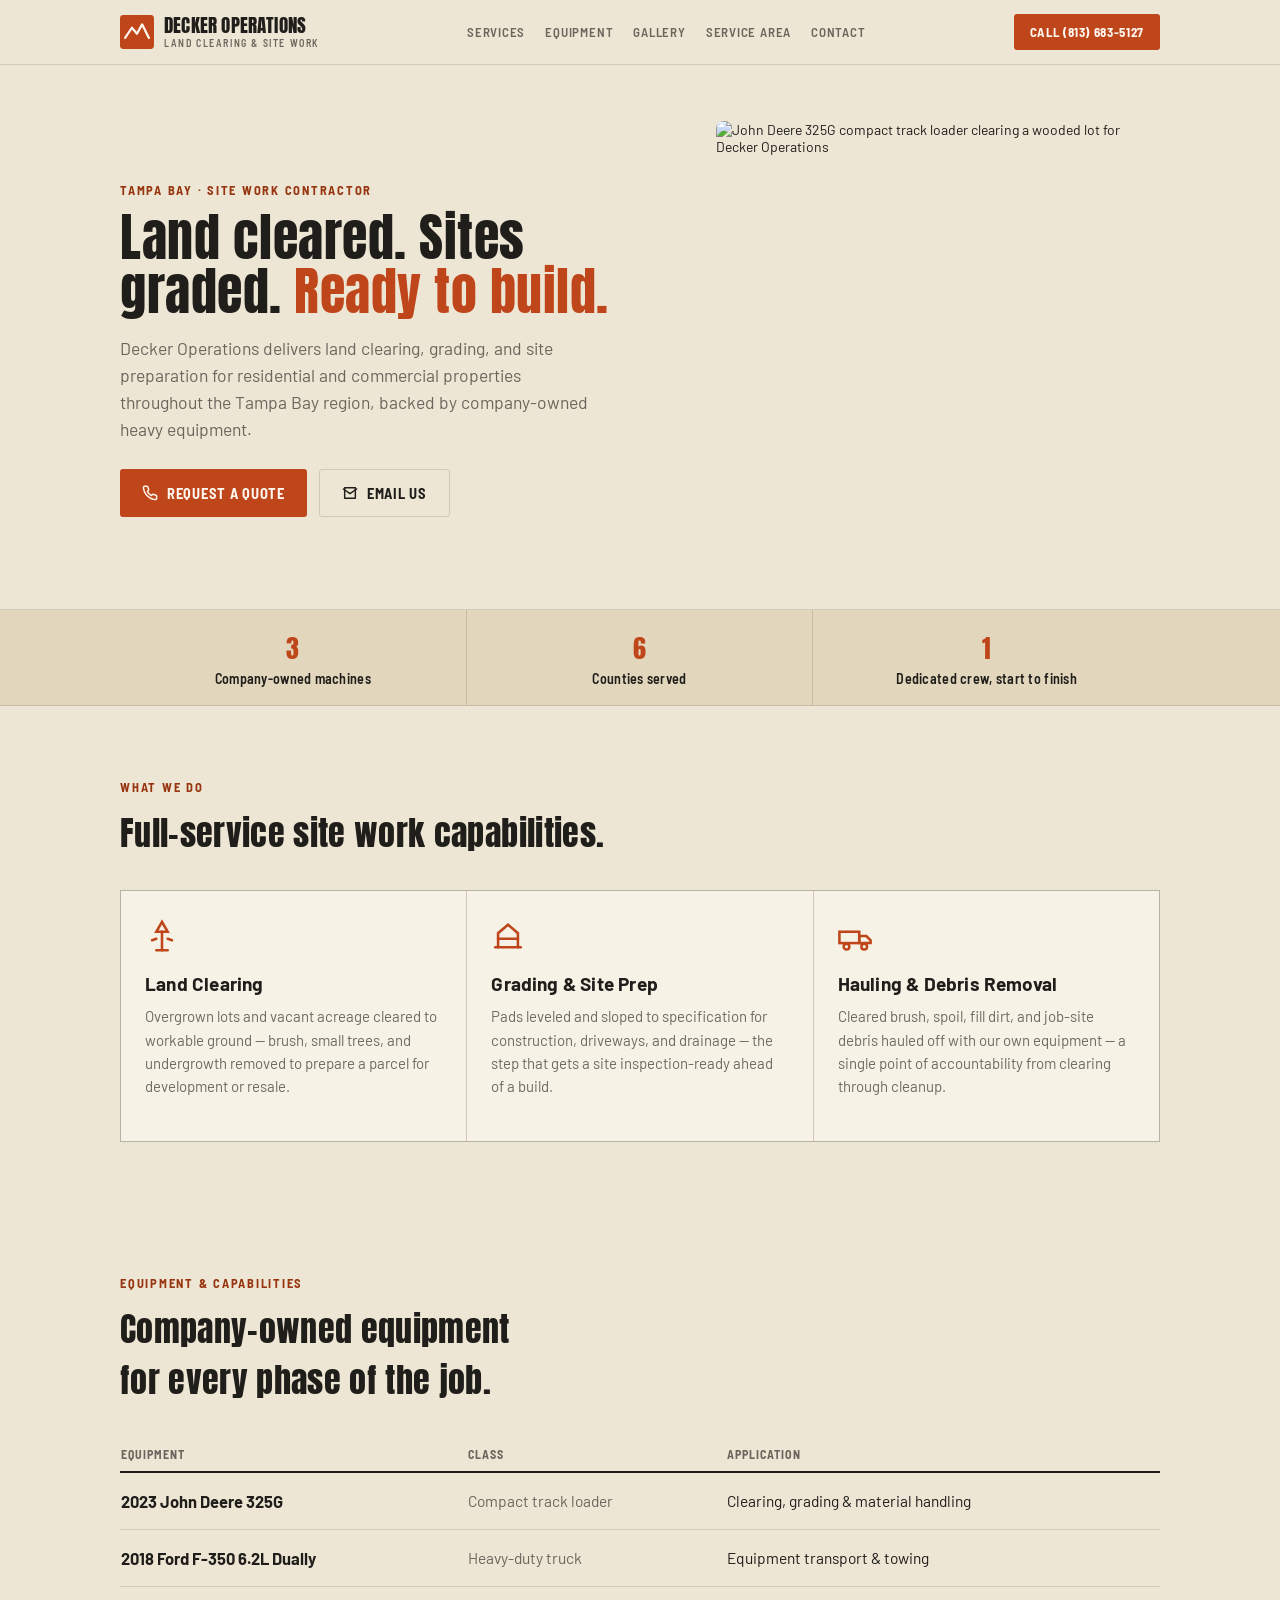
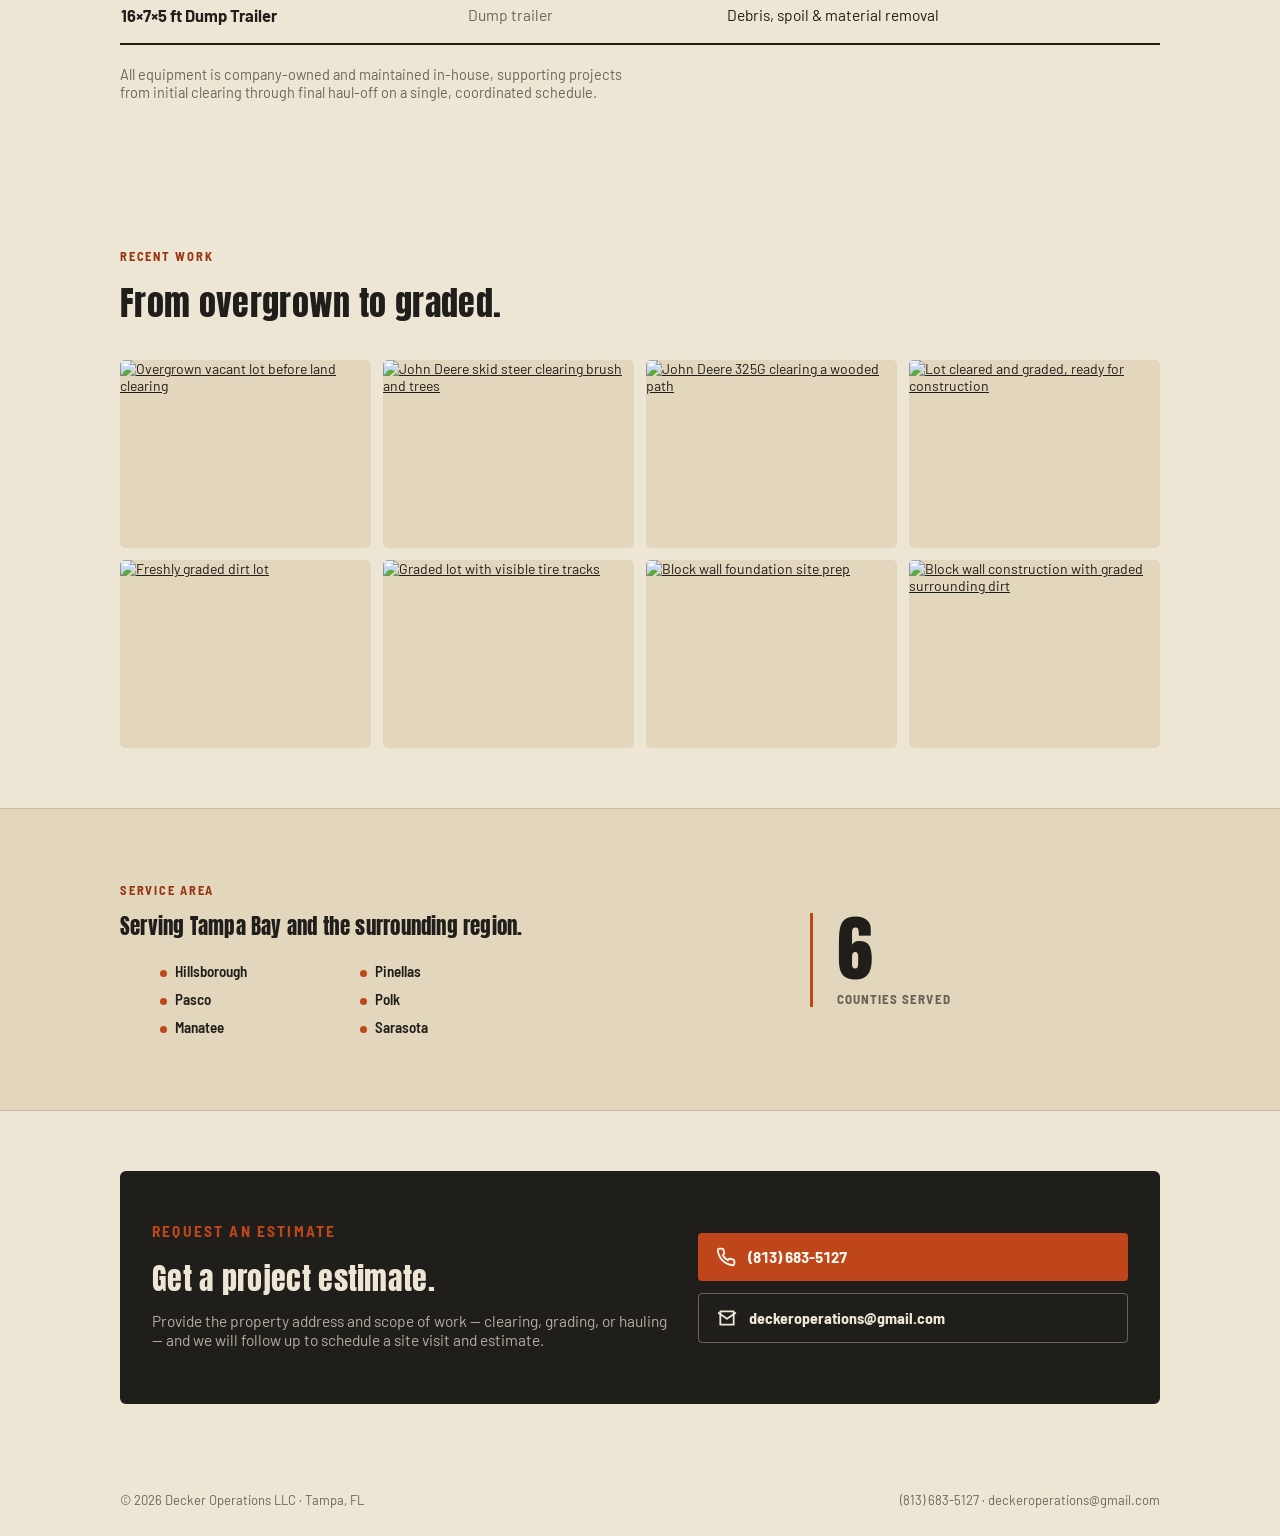
==== index.html @ a4b2a7a3 "Add files via upload" ====
<!doctype html><html><head><meta charset=utf8><meta name=viewport content="width=device-width,initial-scale=1,viewport-fit=cover">
<title>Decker Operations | Land Clearing &amp; Site Work | Tampa Bay, FL</title>
<meta name="description" content="Decker Operations LLC delivers land clearing, grading, site prep, and hauling for Hillsborough, Pinellas, Pasco, Polk, Manatee, and Sarasota counties. Call (813) 683-5127.">
<style>:root{color-scheme:light;box-sizing:border-box}body{margin:0;padding:0;font:14px -apple-system,BlinkMacSystemFont,sans-serif;background:#faf9f5;color:#141413}img{max-width:100%}</style>
<style>
  @import url('https://fonts.googleapis.com/css2?family=Anton&family=Barlow:wght@400;500;600;700&family=Barlow+Semi+Condensed:wght@600;700&display=swap');

  :root{
    --ink:#201e1b;
    --paper:#eee6d4;
    --paper-2:#e2d6bc;
    --rust:#bf461a;
    --rust-dark:#96350f;
    --olive:#565c40;
    --line:rgba(32,30,27,.14);
    --text:var(--ink);
    --text-muted:rgba(32,30,27,.64);
    --card:#f7f2e6;
    --shadow:0 1px 0 rgba(32,30,27,.06);
  }
  @media (prefers-color-scheme: dark){
    :root:not([data-theme="light"]){
      --ink:#eee6d4;
      --paper:#18150f;
      --paper-2:#241f16;
      --rust:#e0632c;
      --rust-dark:#f2895a;
      --olive:#8d9670;
      --line:rgba(238,230,212,.16);
      --text:var(--ink);
      --text-muted:rgba(238,230,212,.62);
      --card:#211c14;
      --shadow:0 1px 0 rgba(0,0,0,.3);
    }
  }
  :root[data-theme="dark"]{
    --ink:#eee6d4;
    --paper:#18150f;
    --paper-2:#241f16;
    --rust:#e0632c;
    --rust-dark:#f2895a;
    --olive:#8d9670;
    --line:rgba(238,230,212,.16);
    --text:var(--ink);
    --text-muted:rgba(238,230,212,.62);
    --card:#211c14;
    --shadow:0 1px 0 rgba(0,0,0,.3);
  }

  *{box-sizing:border-box;}
  body{
    background:var(--paper);
    color:var(--text);
    font-family:'Barlow',system-ui,-apple-system,'Segoe UI',sans-serif;
  }
  .wrap{
    max-width:1080px;
    margin-inline:auto;
    padding-inline:20px;
  }
  h1,h2,h3{
    font-family:'Anton',system-ui,sans-serif;
    font-weight:400;
    letter-spacing:.01em;
    text-wrap:balance;
    margin:0;
  }
  a{color:inherit;}
  .eyebrow{
    font-family:'Barlow Semi Condensed',system-ui,sans-serif;
    font-weight:700;
    text-transform:uppercase;
    letter-spacing:.14em;
    font-size:12.5px;
    color:var(--rust-dark);
  }
  .tabular{font-variant-numeric:tabular-nums;}

  header{
    position:sticky;
    top:0;
    z-index:20;
    background:var(--paper);
    border-bottom:1px solid var(--line);
  }
  .header-row{
    display:flex;
    align-items:center;
    justify-content:space-between;
    gap:12px;
    padding-block:14px;
  }
  .brand{
    display:flex;
    align-items:center;
    gap:10px;
    text-decoration:none;
  }
  .mark{width:34px;height:34px;flex:0 0 auto;}
  .brand-name{
    font-family:'Anton',sans-serif;
    font-size:19px;
    letter-spacing:.01em;
    line-height:1;
  }
  .brand-name span{
    display:block;
    font-family:'Barlow Semi Condensed',sans-serif;
    font-weight:600;
    text-transform:uppercase;
    letter-spacing:.16em;
    font-size:10px;
    color:var(--text-muted);
    margin-top:3px;
  }
  nav.links{
    display:flex;
    gap:20px;
    font-family:'Barlow Semi Condensed',sans-serif;
    font-weight:600;
    text-transform:uppercase;
    letter-spacing:.06em;
    font-size:13px;
  }
  nav.links a{text-decoration:none;color:var(--text-muted);}
  nav.links a:hover{color:var(--rust);}
  .call-btn{
    display:inline-flex;
    align-items:center;
    gap:8px;
    background:var(--rust);
    color:#fff8f0;
    text-decoration:none;
    font-family:'Barlow Semi Condensed',sans-serif;
    font-weight:700;
    text-transform:uppercase;
    letter-spacing:.05em;
    font-size:13px;
    padding:10px 16px;
    border-radius:3px;
    white-space:nowrap;
  }
  @media(prefers-color-scheme:dark){:root:not([data-theme="light"]) .call-btn{color:#1a1208;}}
  :root[data-theme="dark"] .call-btn{color:#1a1208;}
  @media(max-width:760px){nav.links{display:none;}}

  .hero{padding-block:56px 44px;border-bottom:1px solid var(--line);}
  .hero-grid{display:grid;grid-template-columns:1.25fr 1fr;gap:40px;align-items:center;}
  @media(max-width:820px){.hero-grid{grid-template-columns:1fr;}}
  .hero h1{font-size:clamp(32px,5.4vw,52px);line-height:1.04;}
  .hero h1 em{font-style:normal;color:var(--rust);}
  .hero p.lede{margin-top:16px;font-size:17.5px;line-height:1.55;color:var(--text-muted);max-width:48ch;}
  .hero-ctas{display:flex;flex-wrap:wrap;gap:12px;margin-top:26px;}
  .btn{
    display:inline-flex;align-items:center;gap:9px;text-decoration:none;
    font-family:'Barlow Semi Condensed',sans-serif;font-weight:700;text-transform:uppercase;
    letter-spacing:.05em;font-size:14.5px;padding:14px 22px;border-radius:3px;
  }
  .btn-primary{background:var(--rust);color:#fff8f0;}
  @media(prefers-color-scheme:dark){:root:not([data-theme="light"]) .btn-primary{color:#1a1208;}}
  :root[data-theme="dark"] .btn-primary{color:#1a1208;}
  .btn-ghost{border:1.5px solid var(--line);color:var(--text);}

  .hero-art{width:100%;height:auto;border-radius:8px;object-fit:cover;aspect-ratio:1/1;}

  .trust{background:var(--paper-2);border-bottom:1px solid var(--line);}
  .trust .wrap{
    display:grid;grid-template-columns:repeat(3,1fr);
    text-align:center;
  }
  @media(max-width:700px){.trust .wrap{grid-template-columns:1fr;}}
  .trust-item{
    padding-block:18px;border-right:1px solid var(--line);
    font-family:'Barlow Semi Condensed',sans-serif;font-weight:600;
    font-size:14px;letter-spacing:.02em;
  }
  .trust-item:last-child{border-right:none;}
  @media(max-width:700px){
    .trust-item{border-right:none;border-bottom:1px solid var(--line);}
    .trust-item:last-child{border-bottom:none;}
  }
  .trust-item b{
    display:block;font-family:'Anton',sans-serif;font-weight:400;font-size:26px;
    color:var(--rust);margin-bottom:2px;
  }

  section{padding-block:60px;}
  .section-head{max-width:64ch;margin-bottom:32px;}
  .section-head h2{font-size:clamp(25px,3.6vw,34px);margin-top:8px;}

  .equip-table{
    width:100%;border-collapse:collapse;
    font-family:'Barlow',sans-serif;
  }
  .equip-table thead th{
    text-align:left;
    font-family:'Barlow Semi Condensed',sans-serif;
    text-transform:uppercase;letter-spacing:.08em;font-size:12px;
    color:var(--text-muted);font-weight:700;
    padding-block:10px;border-bottom:2px solid var(--ink);
  }
  .equip-table tbody td{
    padding-block:18px;border-bottom:1px solid var(--line);
    font-size:15.5px;vertical-align:top;
  }
  .equip-table tbody tr:last-child td{border-bottom:2px solid var(--ink);}
  .equip-table td.name{font-weight:700;font-size:16.5px;}
  .equip-table td.muted{color:var(--text-muted);}
  .equip-table{margin-top:6px;}
  @media(max-width:640px){
    .equip-table thead{display:none;}
    .equip-table tbody tr{display:block;padding-block:16px;border-bottom:1px solid var(--line);}
    .equip-table tbody tr:last-child{border-bottom:2px solid var(--ink);}
    .equip-table tbody td{display:block;border-bottom:none;padding:2px 0;}
    .equip-table td.name{font-size:17px;}
  }
  .equip-note{margin-top:20px;font-size:14.5px;color:var(--text-muted);max-width:64ch;}

  .service-grid{display:grid;grid-template-columns:repeat(3,1fr);gap:1px;background:var(--line);border:1px solid var(--line);}
  @media(max-width:820px){.service-grid{grid-template-columns:1fr;}}
  .service{background:var(--card);padding:28px 24px;}
  .service svg{width:34px;height:34px;color:var(--rust);margin-bottom:16px;}
  .service h3{font-family:'Barlow',sans-serif;font-weight:700;font-size:19px;text-transform:none;}
  .service p{margin-top:10px;font-size:15px;line-height:1.55;color:var(--text-muted);}

  .gallery-grid{display:grid;grid-template-columns:repeat(4,1fr);gap:12px;}
  @media(max-width:820px){.gallery-grid{grid-template-columns:repeat(2,1fr);}}
  .gallery-grid a{display:block;border-radius:5px;overflow:hidden;aspect-ratio:4/3;background:var(--paper-2);}
  .gallery-grid img{width:100%;height:100%;object-fit:cover;display:block;transition:transform .3s ease;}
  .gallery-grid a:hover img{transform:scale(1.06);}

  .area{background:var(--paper-2);border-top:1px solid var(--line);border-bottom:1px solid var(--line);}
  .area-grid{display:grid;grid-template-columns:1.3fr .7fr;gap:40px;align-items:center;}
  @media(max-width:820px){.area-grid{grid-template-columns:1fr;}}
  .county-list{display:grid;grid-template-columns:1fr 1fr;gap:10px 20px;margin-top:20px;max-width:420px;}
  .county-list li{
    list-style:none;display:flex;align-items:baseline;gap:8px;
    font-family:'Barlow Semi Condensed',sans-serif;font-weight:600;font-size:15px;
  }
  .county-list li::before{content:"";width:7px;height:7px;background:var(--rust);border-radius:50%;flex:0 0 auto;}
  .area-stat{
    border-left:3px solid var(--rust);padding-left:24px;
  }
  .area-stat .num{font-family:'Anton',sans-serif;font-size:clamp(48px,7vw,72px);line-height:1;color:var(--ink);}
  .area-stat .lbl{
    margin-top:6px;font-family:'Barlow Semi Condensed',sans-serif;font-weight:700;
    text-transform:uppercase;letter-spacing:.08em;font-size:13px;color:var(--text-muted);
  }

  .contact-box{
    background:var(--ink);color:var(--paper);border-radius:6px;padding:40px 32px;
    display:grid;grid-template-columns:1.2fr 1fr;gap:30px;align-items:center;
  }
  @media(prefers-color-scheme:dark){:root:not([data-theme="light"]) .contact-box{background:var(--card);border:1px solid var(--line);color:var(--text);}}
  :root[data-theme="dark"] .contact-box{background:var(--card);border:1px solid var(--line);color:var(--text);}
  @media(max-width:820px){.contact-box{grid-template-columns:1fr;}}
  .contact-box h2{color:inherit;font-size:clamp(23px,3.6vw,30px);}
  .contact-box p{color:rgba(238,230,212,.72);margin-top:10px;font-size:15.5px;}
  @media(prefers-color-scheme:dark){:root:not([data-theme="light"]) .contact-box p{color:var(--text-muted);}}
  :root[data-theme="dark"] .contact-box p{color:var(--text-muted);}
  .contact-actions{display:flex;flex-direction:column;gap:12px;}
  .contact-actions a{
    display:flex;align-items:center;gap:12px;text-decoration:none;padding:14px 18px;border-radius:4px;
    font-family:'Barlow Semi Condensed',sans-serif;font-weight:700;font-size:16px;
  }
  .contact-actions a.tel{background:var(--rust);color:#fff8f0;}
  @media(prefers-color-scheme:dark){:root:not([data-theme="light"]) .contact-actions a.tel{color:#1a1208;}}
  :root[data-theme="dark"] .contact-actions a.tel{color:#1a1208;}
  .contact-actions a.mail{border:1.5px solid rgba(238,230,212,.35);color:inherit;}
  @media(prefers-color-scheme:dark){:root:not([data-theme="light"]) .contact-actions a.mail{border-color:var(--line);}}
  :root[data-theme="dark"] .contact-actions a.mail{border-color:var(--line);}
  .contact-actions svg{width:20px;height:20px;flex:0 0 auto;}

  footer{
    padding-block:28px;font-size:13px;color:var(--text-muted);
    display:flex;flex-wrap:wrap;gap:8px 18px;justify-content:space-between;
  }
</style>

<header>
  <div class="wrap header-row">
    <a class="brand" href="#top">
      <svg class="mark" viewBox="0 0 40 40" fill="none" xmlns="http://www.w3.org/2000/svg">
        <rect width="40" height="40" rx="4" fill="var(--rust)"/>
        <path d="M6 27 L14 15 L20 22 L26 11 L34 27" stroke="#fff8f0" stroke-width="2.6" fill="none" stroke-linecap="round" stroke-linejoin="round"/>
      </svg>
      <span class="brand-name">DECKER OPERATIONS<span>Land Clearing &amp; Site Work</span></span>
    </a>
    <nav class="links">
      <a href="#services">Services</a>
      <a href="#equipment">Equipment</a>
      <a href="#gallery">Gallery</a>
      <a href="#area">Service Area</a>
      <a href="#contact">Contact</a>
    </nav>
    <a class="call-btn" href="tel:+18136835127">Call (813) 683-5127</a>
  </div>
</header>

<main id="top">
  <section class="hero">
    <div class="wrap hero-grid">
      <div>
        <p class="eyebrow">Tampa Bay &middot; Site Work Contractor</p>
        <h1>Land cleared. Sites graded. <em>Ready to build.</em></h1>
        <p class="lede">Decker Operations delivers land clearing, grading, and site preparation for residential and commercial properties throughout the Tampa Bay region, backed by company-owned heavy equipment.</p>
        <div class="hero-ctas">
          <a class="btn btn-primary" href="tel:+18136835127">
            <svg width="16" height="16" viewBox="0 0 24 24" fill="none" stroke="currentColor" stroke-width="2.2" stroke-linecap="round" stroke-linejoin="round"><path d="M22 16.92v3a2 2 0 0 1-2.18 2 19.79 19.79 0 0 1-8.63-3.07 19.5 19.5 0 0 1-6-6 19.79 19.79 0 0 1-3.07-8.67A2 2 0 0 1 4.11 2h3a2 2 0 0 1 2 1.72c.127.96.362 1.903.7 2.81a2 2 0 0 1-.45 2.11L8.09 9.91a16 16 0 0 0 6 6l1.27-1.27a2 2 0 0 1 2.11-.45c.907.338 1.85.573 2.81.7A2 2 0 0 1 22 16.92z"/></svg>
            Request a Quote
          </a>
          <a class="btn btn-ghost" href="mailto:deckeroperations@gmail.com">
            <svg width="16" height="16" viewBox="0 0 24 24" fill="none" stroke="currentColor" stroke-width="2.2" stroke-linecap="round" stroke-linejoin="round"><path d="M4 4h16v16H4z"/><path d="m22 6-10 7L2 6"/></svg>
            Email Us
          </a>
        </div>
      </div>
      <img class="hero-art" src="images/skid-steer-clearing.jpg" alt="John Deere 325G compact track loader clearing a wooded lot for Decker Operations">
    </div>
  </section>

  <div class="trust">
    <div class="wrap">
      <div class="trust-item"><b>3</b>Company-owned machines</div>
      <div class="trust-item"><b>6</b>Counties served</div>
      <div class="trust-item"><b>1</b>Dedicated crew, start to finish</div>
    </div>
  </div>

  <section id="services">
    <div class="wrap">
      <div class="section-head">
        <p class="eyebrow">What We Do</p>
        <h2>Full-service site work capabilities.</h2>
      </div>
      <div class="service-grid">
        <div class="service">
          <svg viewBox="0 0 24 24" fill="none" stroke="currentColor" stroke-width="1.8" stroke-linecap="round"><path d="M12 2 8 9h8z"/><path d="M12 9v13"/><path d="M8 22h8"/><path d="M5 15l3-1"/><path d="M19 15l-3-1"/></svg>
          <h3>Land Clearing</h3>
          <p>Overgrown lots and vacant acreage cleared to workable ground &mdash; brush, small trees, and undergrowth removed to prepare a parcel for development or resale.</p>
        </div>
        <div class="service">
          <svg viewBox="0 0 24 24" fill="none" stroke="currentColor" stroke-width="1.8" stroke-linecap="round"><path d="M3 20h18"/><path d="M5 20V10l7-6 7 6v10"/><path d="M5 14h14"/></svg>
          <h3>Grading &amp; Site Prep</h3>
          <p>Pads leveled and sloped to specification for construction, driveways, and drainage &mdash; the step that gets a site inspection-ready ahead of a build.</p>
        </div>
        <div class="service">
          <svg viewBox="0 0 24 24" fill="none" stroke="currentColor" stroke-width="1.8" stroke-linecap="round"><rect x="1" y="9" width="14" height="8"/><path d="M15 12h5l3 3v2h-8z"/><circle cx="6" cy="19.5" r="2"/><circle cx="18.5" cy="19.5" r="2"/></svg>
          <h3>Hauling &amp; Debris Removal</h3>
          <p>Cleared brush, spoil, fill dirt, and job-site debris hauled off with our own equipment &mdash; a single point of accountability from clearing through cleanup.</p>
        </div>
      </div>
    </div>
  </section>

  <section id="equipment">
    <div class="wrap">
      <div class="section-head">
        <p class="eyebrow">Equipment &amp; Capabilities</p>
        <h2>Company-owned equipment for every phase of the job.</h2>
      </div>
      <table class="equip-table">
        <thead>
          <tr><th>Equipment</th><th>Class</th><th>Application</th></tr>
        </thead>
        <tbody>
          <tr>
            <td class="name" data-label="Equipment">2023 John Deere 325G</td>
            <td class="muted" data-label="Class">Compact track loader</td>
            <td data-label="Application">Clearing, grading &amp; material handling</td>
          </tr>
          <tr>
            <td class="name" data-label="Equipment">2018 Ford F&#8209;350 6.2L Dually</td>
            <td class="muted" data-label="Class">Heavy-duty truck</td>
            <td data-label="Application">Equipment transport &amp; towing</td>
          </tr>
          <tr>
            <td class="name" data-label="Equipment">16&#215;7&#215;5 ft Dump Trailer</td>
            <td class="muted" data-label="Class">Dump trailer</td>
            <td data-label="Application">Debris, spoil &amp; material removal</td>
          </tr>
        </tbody>
      </table>
      <p class="equip-note">All equipment is company-owned and maintained in-house, supporting projects from initial clearing through final haul-off on a single, coordinated schedule.</p>
    </div>
  </section>

  <section id="gallery">
    <div class="wrap">
      <div class="section-head">
        <p class="eyebrow">Recent Work</p>
        <h2>From overgrown to graded.</h2>
      </div>
      <div class="gallery-grid">
        <a href="images/lot-before.jpg"><img src="images/lot-before.jpg" alt="Overgrown vacant lot before land clearing"></a>
        <a href="images/skid-steer-clearing.jpg"><img src="images/skid-steer-clearing.jpg" alt="John Deere skid steer clearing brush and trees"></a>
        <a href="images/skid-steer-path.jpg"><img src="images/skid-steer-path.jpg" alt="John Deere 325G clearing a wooded path"></a>
        <a href="images/lot-cleared.jpg"><img src="images/lot-cleared.jpg" alt="Lot cleared and graded, ready for construction"></a>
        <a href="images/grading-1.jpg"><img src="images/grading-1.jpg" alt="Freshly graded dirt lot"></a>
        <a href="images/grading-2.jpg"><img src="images/grading-2.jpg" alt="Graded lot with visible tire tracks"></a>
        <a href="images/site-prep-1.jpg"><img src="images/site-prep-1.jpg" alt="Block wall foundation site prep"></a>
        <a href="images/site-prep-2.jpg"><img src="images/site-prep-2.jpg" alt="Block wall construction with graded surrounding dirt"></a>
      </div>
    </div>
  </section>

  <section id="area" class="area">
    <div class="wrap area-grid">
      <div>
        <p class="eyebrow">Service Area</p>
        <h2>Serving Tampa Bay and the surrounding region.</h2>
        <ul class="county-list">
          <li>Hillsborough</li>
          <li>Pinellas</li>
          <li>Pasco</li>
          <li>Polk</li>
          <li>Manatee</li>
          <li>Sarasota</li>
        </ul>
      </div>
      <div class="area-stat">
        <div class="num tabular">6</div>
        <div class="lbl">Counties Served</div>
      </div>
    </div>
  </section>

  <section id="contact">
    <div class="wrap">
      <div class="contact-box">
        <div>
          <p class="eyebrow" style="color:var(--rust);">Request an Estimate</p>
          <h2>Get a project estimate.</h2>
          <p>Provide the property address and scope of work &mdash; clearing, grading, or hauling &mdash; and we will follow up to schedule a site visit and estimate.</p>
        </div>
        <div class="contact-actions">
          <a class="tel" href="tel:+18136835127">
            <svg viewBox="0 0 24 24" fill="none" stroke="currentColor" stroke-width="2.2" stroke-linecap="round" stroke-linejoin="round"><path d="M22 16.92v3a2 2 0 0 1-2.18 2 19.79 19.79 0 0 1-8.63-3.07 19.5 19.5 0 0 1-6-6 19.79 19.79 0 0 1-3.07-8.67A2 2 0 0 1 4.11 2h3a2 2 0 0 1 2 1.72c.127.96.362 1.903.7 2.81a2 2 0 0 1-.45 2.11L8.09 9.91a16 16 0 0 0 6 6l1.27-1.27a2 2 0 0 1 2.11-.45c.907.338 1.85.573 2.81.7A2 2 0 0 1 22 16.92z"/></svg>
            <span class="tabular">(813) 683-5127</span>
          </a>
          <a class="mail" href="mailto:deckeroperations@gmail.com">
            <svg viewBox="0 0 24 24" fill="none" stroke="currentColor" stroke-width="2.2" stroke-linecap="round" stroke-linejoin="round"><path d="M4 4h16v16H4z"/><path d="m22 6-10 7L2 6"/></svg>
            deckeroperations@gmail.com
          </a>
        </div>
      </div>
    </div>
  </section>
</main>

<footer class="wrap">
  <span>&copy; <span id="yr"></span> Decker Operations LLC &middot; Tampa, FL</span>
  <span>(813) 683-5127 &middot; deckeroperations@gmail.com</span>
</footer>

<script>
  try{ document.getElementById('yr').textContent = new Date().getFullYear(); }catch(e){}
</script>

</body></html>
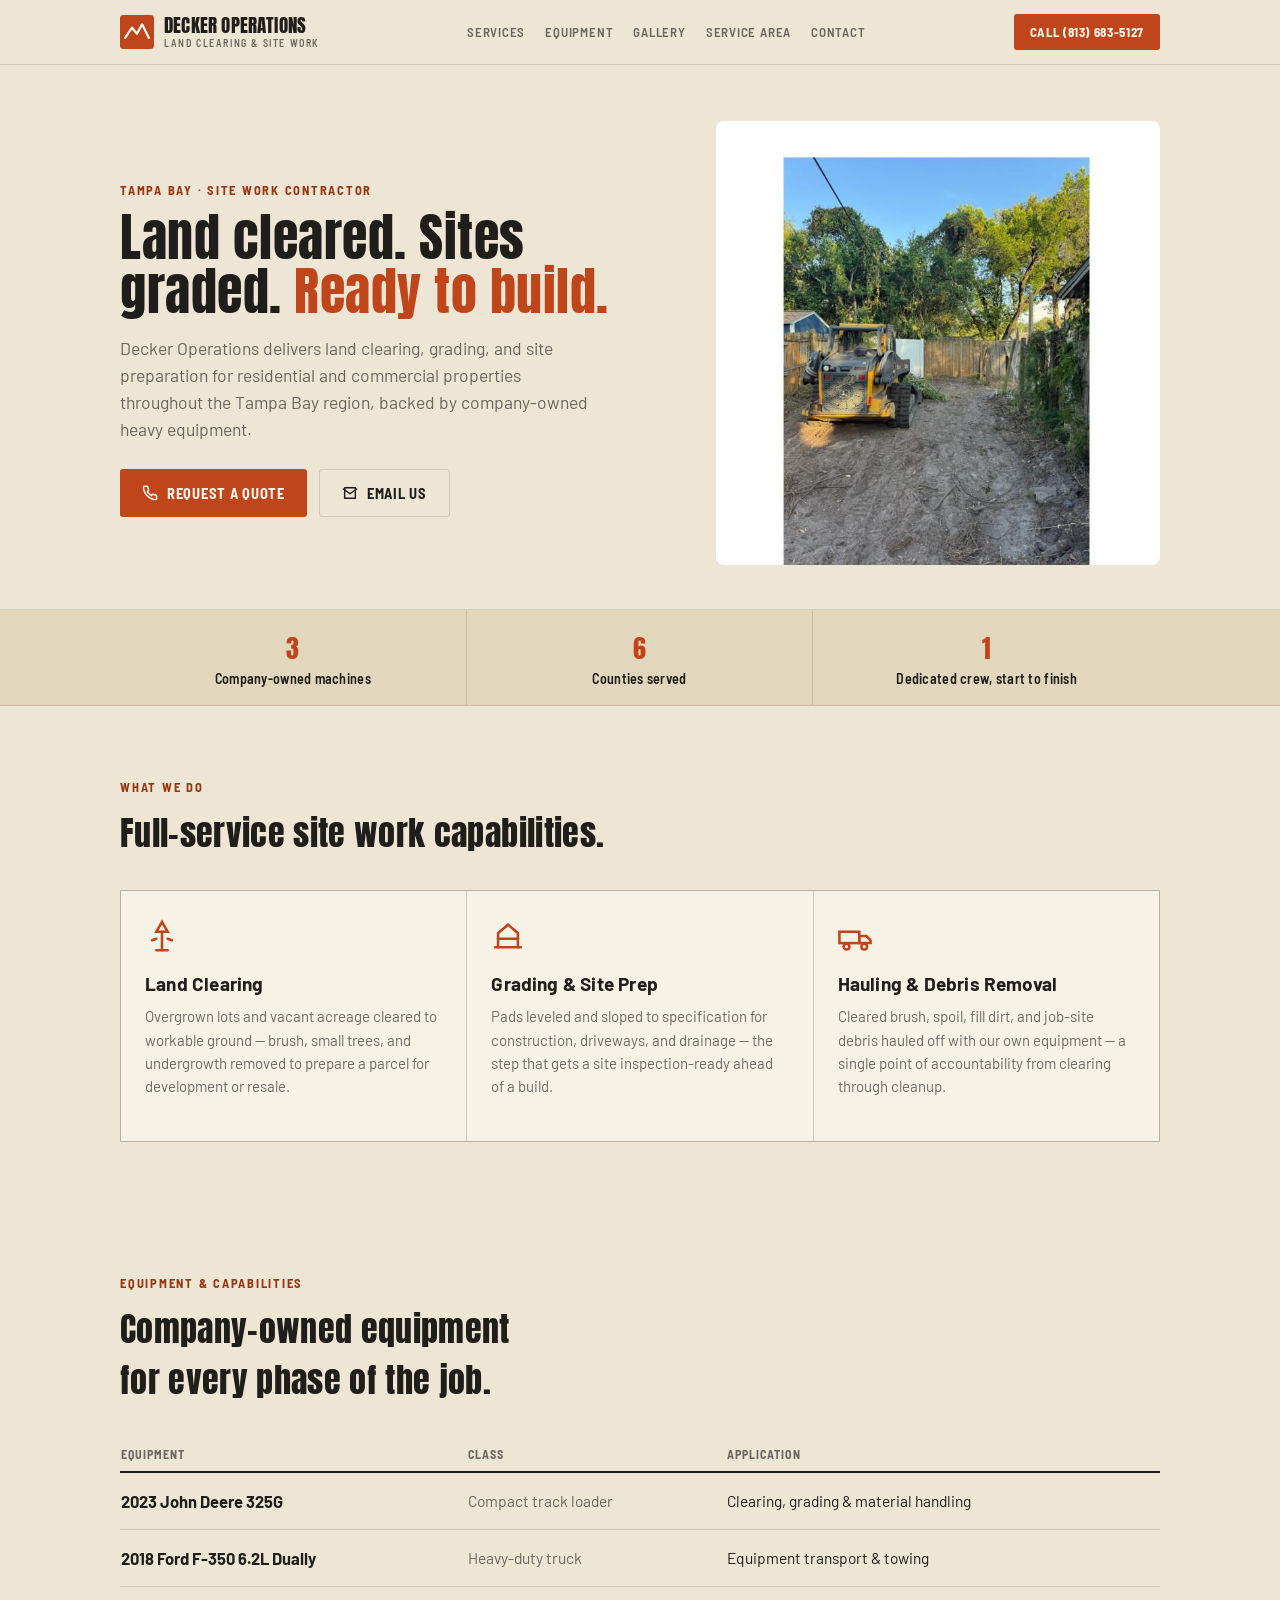
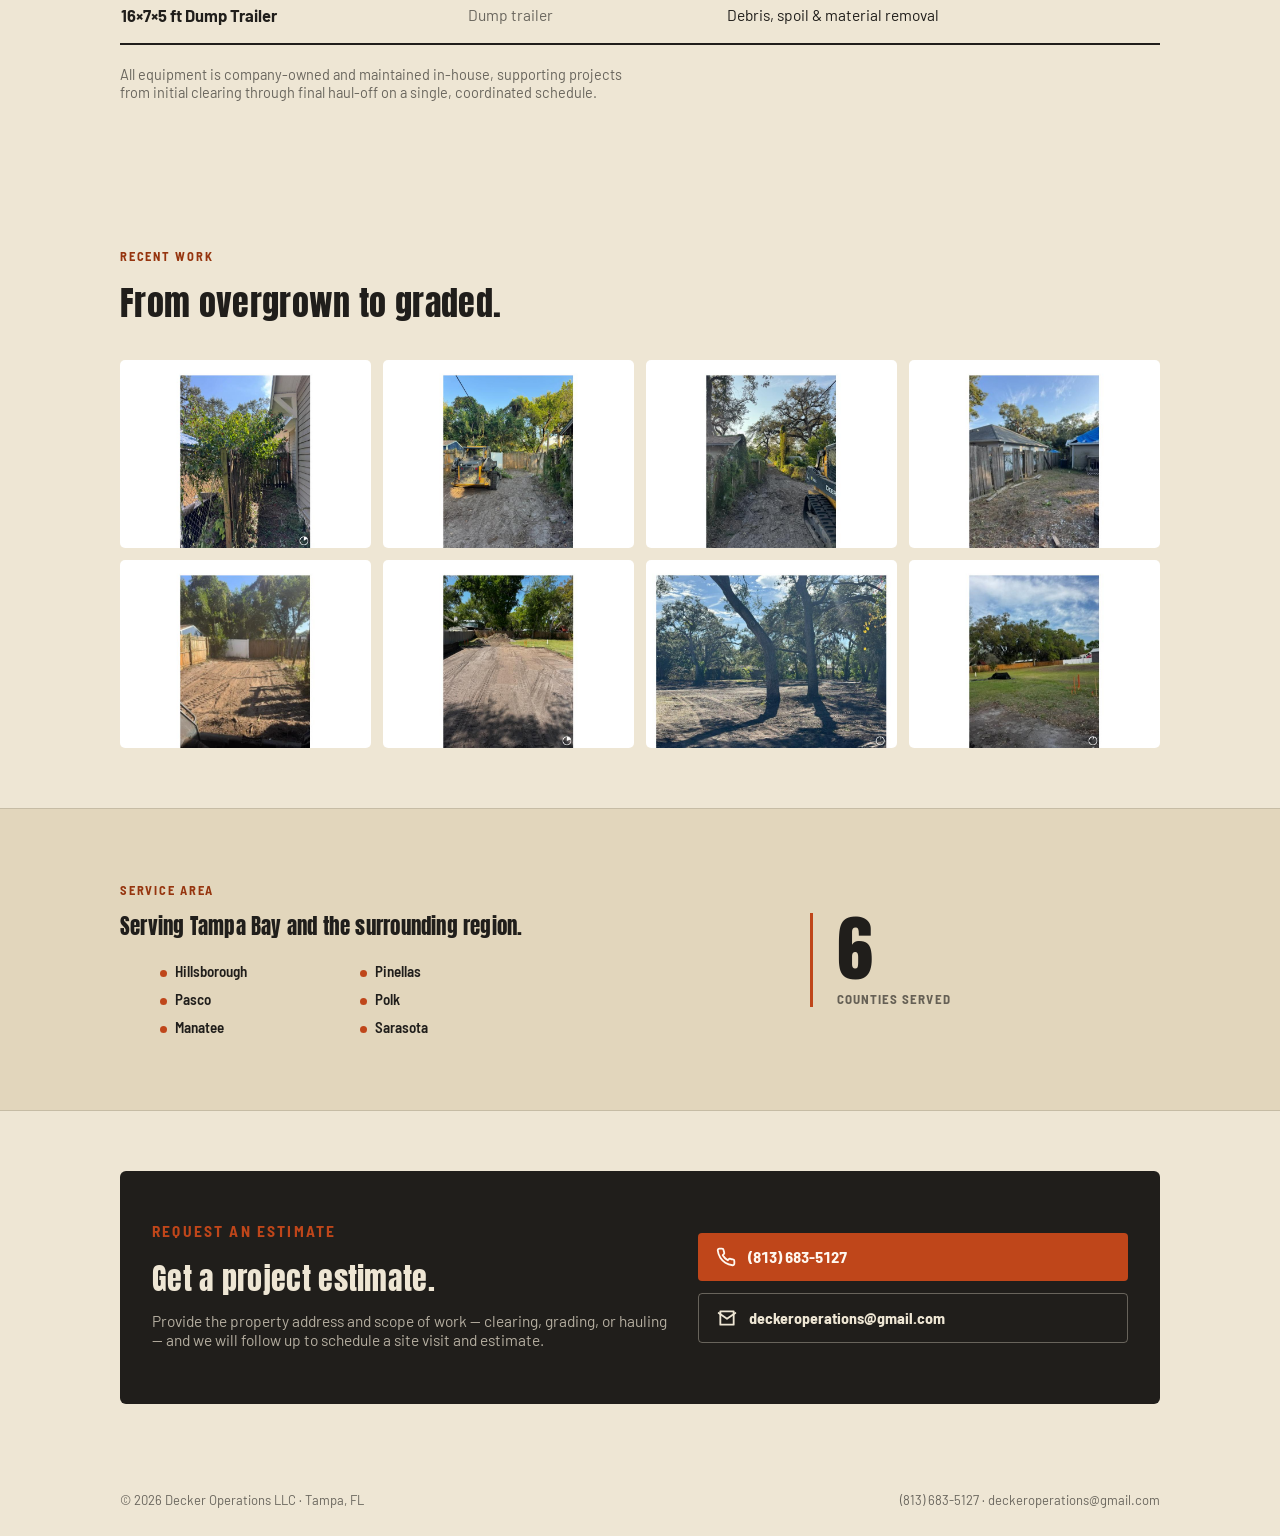
==== commit b3894668: "Add full-screen lightbox for gallery photos" ====
--- a/index.html
+++ b/index.html
@@ -225,9 +225,34 @@
 
   .gallery-grid{display:grid;grid-template-columns:repeat(4,1fr);gap:12px;}
   @media(max-width:820px){.gallery-grid{grid-template-columns:repeat(2,1fr);}}
-  .gallery-grid a{display:block;border-radius:5px;overflow:hidden;aspect-ratio:4/3;background:var(--paper-2);}
+  .gallery-grid a{display:block;border-radius:5px;overflow:hidden;aspect-ratio:4/3;background:var(--paper-2);cursor:zoom-in;}
   .gallery-grid img{width:100%;height:100%;object-fit:cover;display:block;transition:transform .3s ease;}
   .gallery-grid a:hover img{transform:scale(1.06);}
+
+  .lightbox{
+    position:fixed;inset:0;z-index:100;background:rgba(16,14,10,.92);
+    display:none;align-items:center;justify-content:center;padding:28px;
+  }
+  .lightbox.open{display:flex;}
+  .lightbox img{
+    max-width:100%;max-height:100%;width:auto;height:auto;
+    object-fit:contain;border-radius:4px;box-shadow:0 8px 40px rgba(0,0,0,.5);
+  }
+  .lightbox-close{
+    position:absolute;top:18px;right:22px;width:42px;height:42px;border-radius:50%;
+    background:rgba(255,255,255,.12);border:none;color:#fff8f0;font-size:22px;line-height:1;
+    cursor:pointer;display:flex;align-items:center;justify-content:center;
+  }
+  .lightbox-close:hover{background:rgba(255,255,255,.22);}
+  .lightbox-nav{
+    position:absolute;top:50%;transform:translateY(-50%);width:46px;height:46px;border-radius:50%;
+    background:rgba(255,255,255,.12);border:none;color:#fff8f0;font-size:22px;line-height:1;
+    cursor:pointer;display:flex;align-items:center;justify-content:center;
+  }
+  .lightbox-nav:hover{background:rgba(255,255,255,.22);}
+  .lightbox-prev{left:18px;}
+  .lightbox-next{right:18px;}
+  @media(max-width:640px){.lightbox-nav{width:38px;height:38px;font-size:18px;}.lightbox-prev{left:8px;}.lightbox-next{right:8px;}}
 
   .area{background:var(--paper-2);border-top:1px solid var(--line);border-bottom:1px solid var(--line);}
   .area-grid{display:grid;grid-template-columns:1.3fr .7fr;gap:40px;align-items:center;}
@@ -391,15 +416,15 @@
         <p class="eyebrow">Recent Work</p>
         <h2>From overgrown to graded.</h2>
       </div>
-      <div class="gallery-grid">
-        <a href="images/lot-before.jpg"><img src="images/lot-before.jpg" alt="Overgrown vacant lot before land clearing"></a>
-        <a href="images/skid-steer-clearing.jpg"><img src="images/skid-steer-clearing.jpg" alt="John Deere skid steer clearing brush and trees"></a>
-        <a href="images/skid-steer-path.jpg"><img src="images/skid-steer-path.jpg" alt="John Deere 325G clearing a wooded path"></a>
-        <a href="images/lot-cleared.jpg"><img src="images/lot-cleared.jpg" alt="Lot cleared and graded, ready for construction"></a>
-        <a href="images/grading-1.jpg"><img src="images/grading-1.jpg" alt="Freshly graded dirt lot"></a>
-        <a href="images/grading-2.jpg"><img src="images/grading-2.jpg" alt="Graded lot with visible tire tracks"></a>
-        <a href="images/site-prep-1.jpg"><img src="images/site-prep-1.jpg" alt="Block wall foundation site prep"></a>
-        <a href="images/site-prep-2.jpg"><img src="images/site-prep-2.jpg" alt="Block wall construction with graded surrounding dirt"></a>
+      <div class="gallery-grid" id="galleryGrid">
+        <a href="images/lot-before.jpg" data-lightbox><img src="images/lot-before.jpg" alt="Overgrown vacant lot before land clearing" loading="lazy" decoding="async"></a>
+        <a href="images/skid-steer-clearing.jpg" data-lightbox><img src="images/skid-steer-clearing.jpg" alt="John Deere skid steer clearing brush and trees" loading="lazy" decoding="async"></a>
+        <a href="images/skid-steer-path.jpg" data-lightbox><img src="images/skid-steer-path.jpg" alt="John Deere 325G clearing a wooded path" loading="lazy" decoding="async"></a>
+        <a href="images/lot-cleared.jpg" data-lightbox><img src="images/lot-cleared.jpg" alt="Lot cleared and graded, ready for construction" loading="lazy" decoding="async"></a>
+        <a href="images/grading-1.jpg" data-lightbox><img src="images/grading-1.jpg" alt="Freshly graded dirt lot" loading="lazy" decoding="async"></a>
+        <a href="images/grading-2.jpg" data-lightbox><img src="images/grading-2.jpg" alt="Graded lot with visible tire tracks" loading="lazy" decoding="async"></a>
+        <a href="images/site-prep-1.jpg" data-lightbox><img src="images/site-prep-1.jpg" alt="Block wall foundation site prep" loading="lazy" decoding="async"></a>
+        <a href="images/site-prep-2.jpg" data-lightbox><img src="images/site-prep-2.jpg" alt="Block wall construction with graded surrounding dirt" loading="lazy" decoding="async"></a>
       </div>
     </div>
   </section>
@@ -448,6 +473,13 @@
   </section>
 </main>
 
+<div class="lightbox" id="lightbox" role="dialog" aria-modal="true" aria-hidden="true">
+  <button class="lightbox-close" id="lightboxClose" aria-label="Close">&times;</button>
+  <button class="lightbox-nav lightbox-prev" id="lightboxPrev" aria-label="Previous photo">&#8249;</button>
+  <img id="lightboxImg" src="" alt="">
+  <button class="lightbox-nav lightbox-next" id="lightboxNext" aria-label="Next photo">&#8250;</button>
+</div>
+
 <footer class="wrap">
   <span>&copy; <span id="yr"></span> Decker Operations LLC &middot; Tampa, FL</span>
   <span>(813) 683-5127 &middot; deckeroperations@gmail.com</span>
@@ -455,6 +487,55 @@
 
 <script>
   try{ document.getElementById('yr').textContent = new Date().getFullYear(); }catch(e){}
+
+  (function(){
+    try{
+      var links = Array.prototype.slice.call(document.querySelectorAll('#galleryGrid a[data-lightbox]'));
+      if(!links.length) return;
+      var box = document.getElementById('lightbox');
+      var img = document.getElementById('lightboxImg');
+      var closeBtn = document.getElementById('lightboxClose');
+      var prevBtn = document.getElementById('lightboxPrev');
+      var nextBtn = document.getElementById('lightboxNext');
+      var idx = 0;
+
+      function show(i){
+        idx = (i + links.length) % links.length;
+        var link = links[idx];
+        img.src = link.getAttribute('href');
+        img.alt = link.querySelector('img') ? link.querySelector('img').alt : '';
+      }
+      function open(i){
+        show(i);
+        box.classList.add('open');
+        box.setAttribute('aria-hidden','false');
+        document.body.style.overflow = 'hidden';
+      }
+      function close(){
+        box.classList.remove('open');
+        box.setAttribute('aria-hidden','true');
+        document.body.style.overflow = '';
+        img.src = '';
+      }
+
+      links.forEach(function(link, i){
+        link.addEventListener('click', function(e){
+          e.preventDefault();
+          open(i);
+        });
+      });
+      closeBtn.addEventListener('click', close);
+      prevBtn.addEventListener('click', function(){ show(idx - 1); });
+      nextBtn.addEventListener('click', function(){ show(idx + 1); });
+      box.addEventListener('click', function(e){ if(e.target === box) close(); });
+      document.addEventListener('keydown', function(e){
+        if(!box.classList.contains('open')) return;
+        if(e.key === 'Escape') close();
+        else if(e.key === 'ArrowLeft') show(idx - 1);
+        else if(e.key === 'ArrowRight') show(idx + 1);
+      });
+    }catch(e){}
+  })();
 </script>
 
 </body></html>
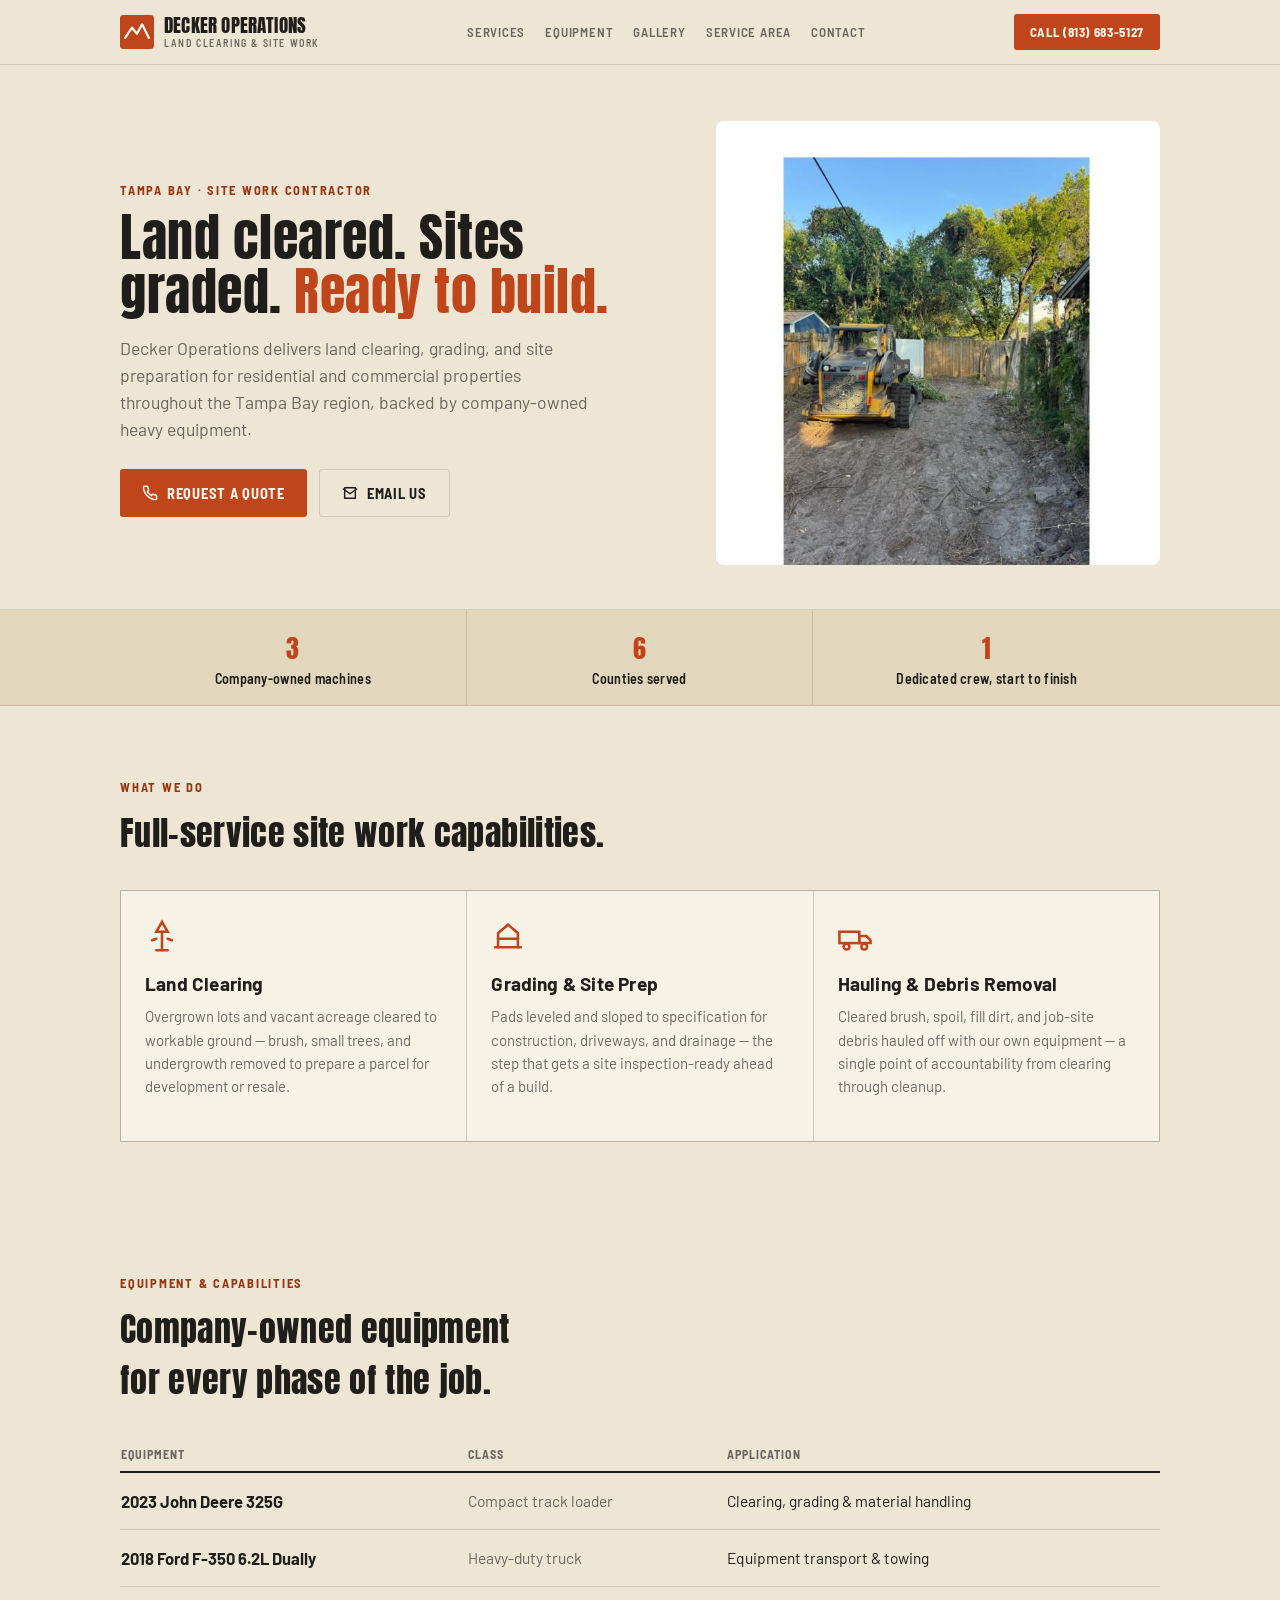
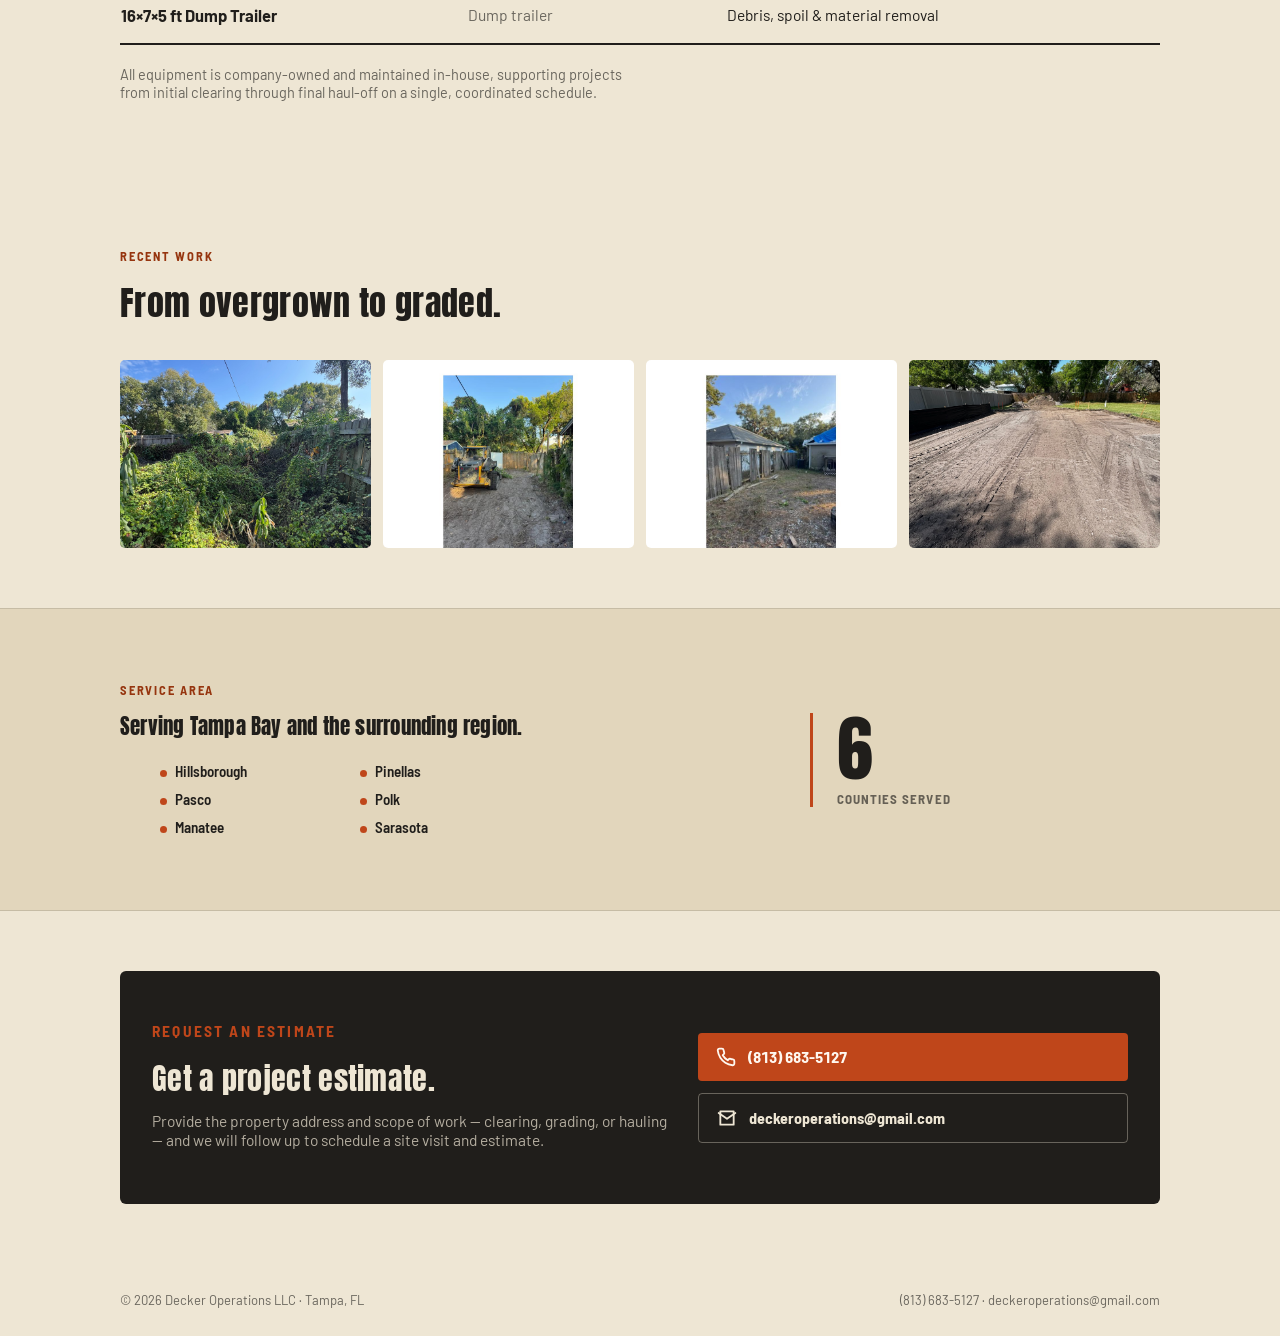
==== commit f0d64a50: "Trim gallery to only clean photos, no white backgrounds" ====
--- a/index.html
+++ b/index.html
@@ -419,12 +419,8 @@
       <div class="gallery-grid" id="galleryGrid">
         <a href="images/lot-before.jpg" data-lightbox><img src="images/lot-before.jpg" alt="Overgrown vacant lot before land clearing" loading="lazy" decoding="async"></a>
         <a href="images/skid-steer-clearing.jpg" data-lightbox><img src="images/skid-steer-clearing.jpg" alt="John Deere skid steer clearing brush and trees" loading="lazy" decoding="async"></a>
-        <a href="images/skid-steer-path.jpg" data-lightbox><img src="images/skid-steer-path.jpg" alt="John Deere 325G clearing a wooded path" loading="lazy" decoding="async"></a>
         <a href="images/lot-cleared.jpg" data-lightbox><img src="images/lot-cleared.jpg" alt="Lot cleared and graded, ready for construction" loading="lazy" decoding="async"></a>
-        <a href="images/grading-1.jpg" data-lightbox><img src="images/grading-1.jpg" alt="Freshly graded dirt lot" loading="lazy" decoding="async"></a>
         <a href="images/grading-2.jpg" data-lightbox><img src="images/grading-2.jpg" alt="Graded lot with visible tire tracks" loading="lazy" decoding="async"></a>
-        <a href="images/site-prep-1.jpg" data-lightbox><img src="images/site-prep-1.jpg" alt="Block wall foundation site prep" loading="lazy" decoding="async"></a>
-        <a href="images/site-prep-2.jpg" data-lightbox><img src="images/site-prep-2.jpg" alt="Block wall construction with graded surrounding dirt" loading="lazy" decoding="async"></a>
       </div>
     </div>
   </section>
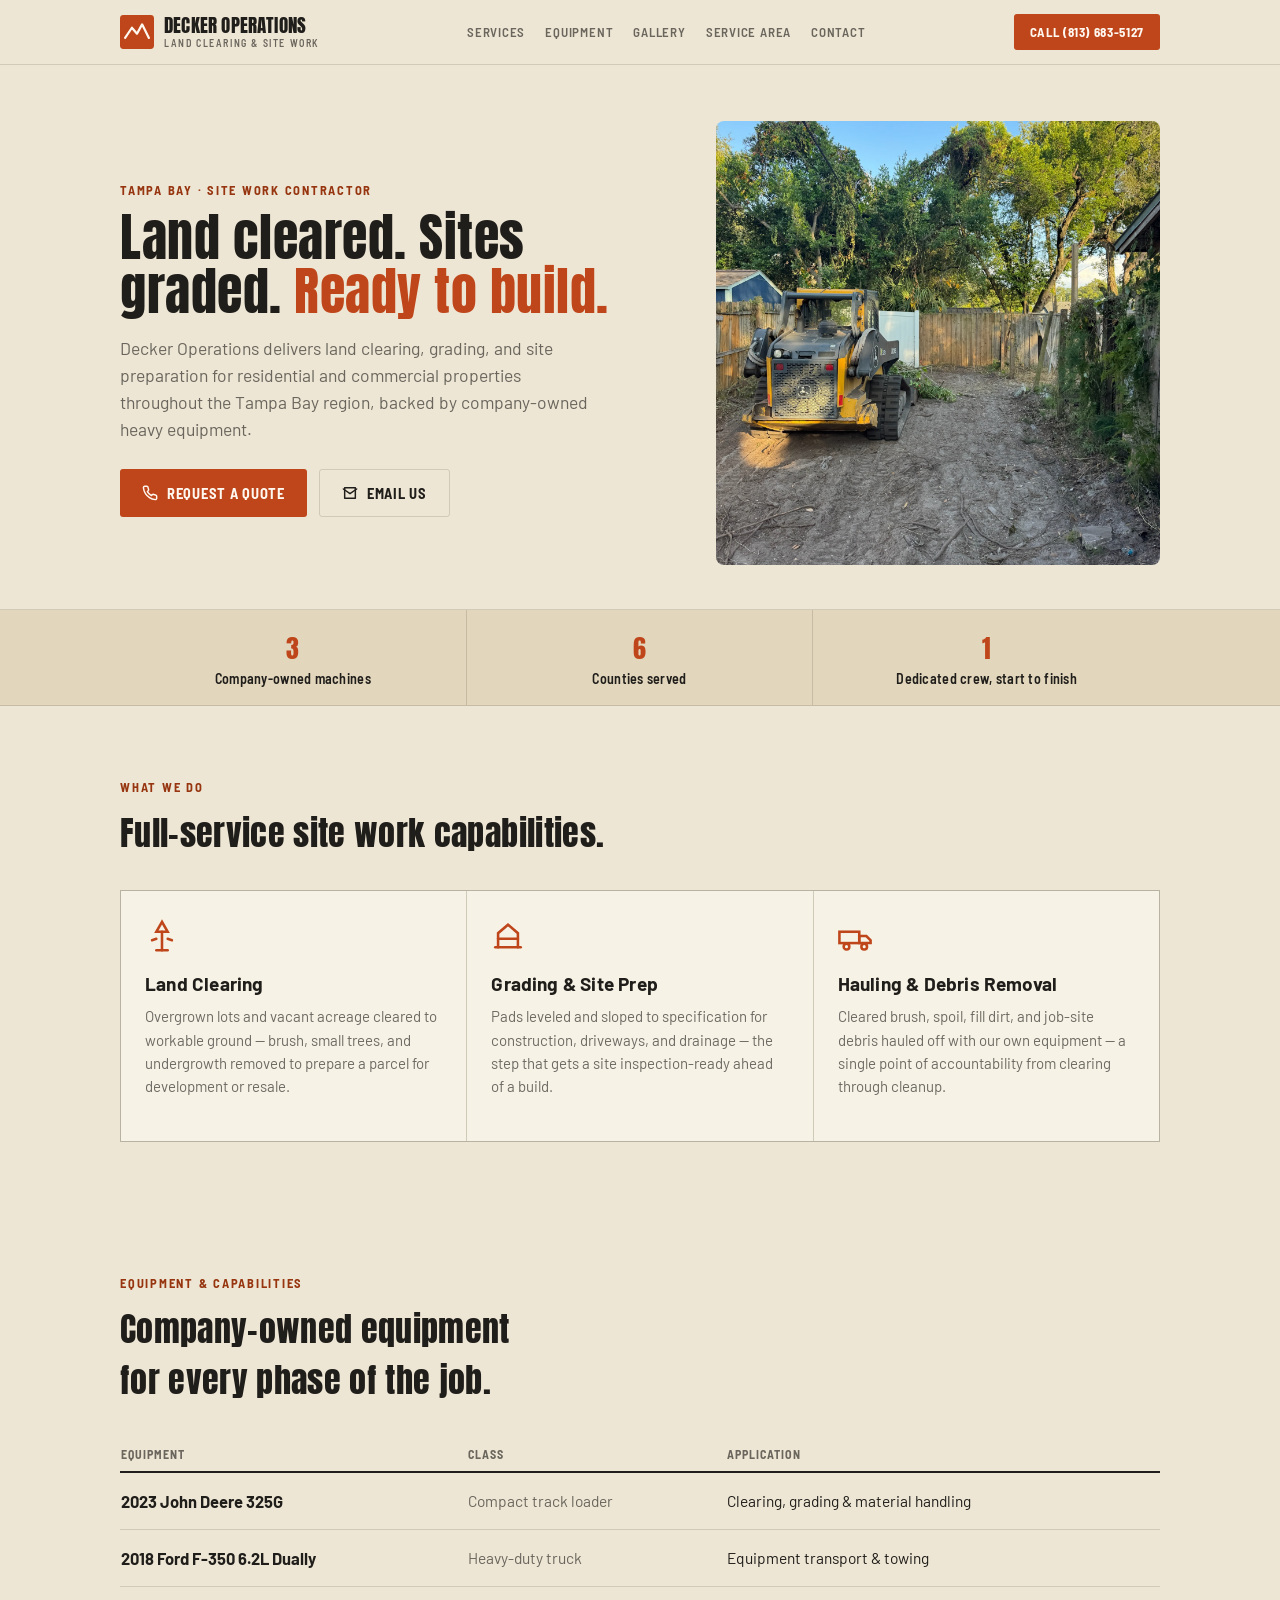
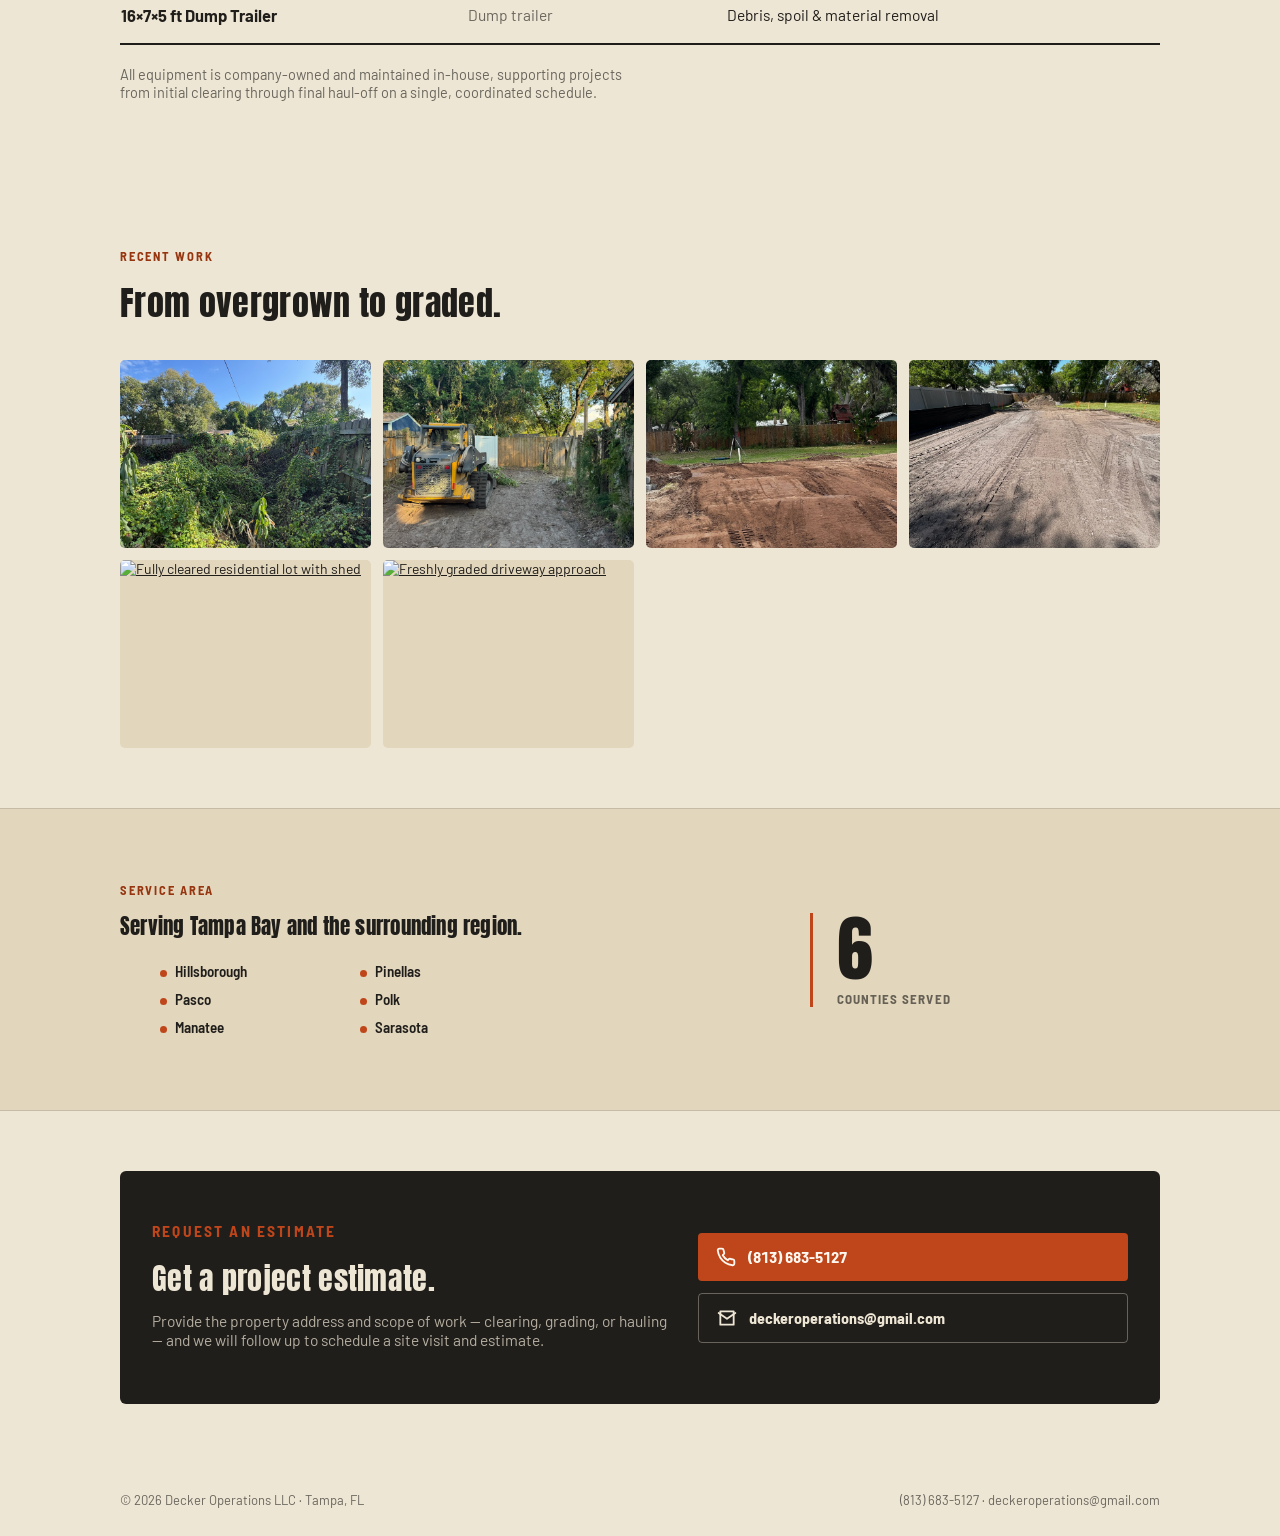
==== commit bcac05e5: "Add site-cleared and grading-3 photos to gallery" ====
--- a/index.html
+++ b/index.html
@@ -421,6 +421,8 @@
         <a href="images/skid-steer-clearing.jpg" data-lightbox><img src="images/skid-steer-clearing.jpg" alt="John Deere skid steer clearing brush and trees" loading="lazy" decoding="async"></a>
         <a href="images/lot-cleared.jpg" data-lightbox><img src="images/lot-cleared.jpg" alt="Lot cleared and graded, ready for construction" loading="lazy" decoding="async"></a>
         <a href="images/grading-2.jpg" data-lightbox><img src="images/grading-2.jpg" alt="Graded lot with visible tire tracks" loading="lazy" decoding="async"></a>
+        <a href="images/site-cleared.jpg" data-lightbox><img src="images/site-cleared.jpg" alt="Fully cleared residential lot with shed" loading="lazy" decoding="async"></a>
+        <a href="images/grading-3.jpg" data-lightbox><img src="images/grading-3.jpg" alt="Freshly graded driveway approach" loading="lazy" decoding="async"></a>
       </div>
     </div>
   </section>
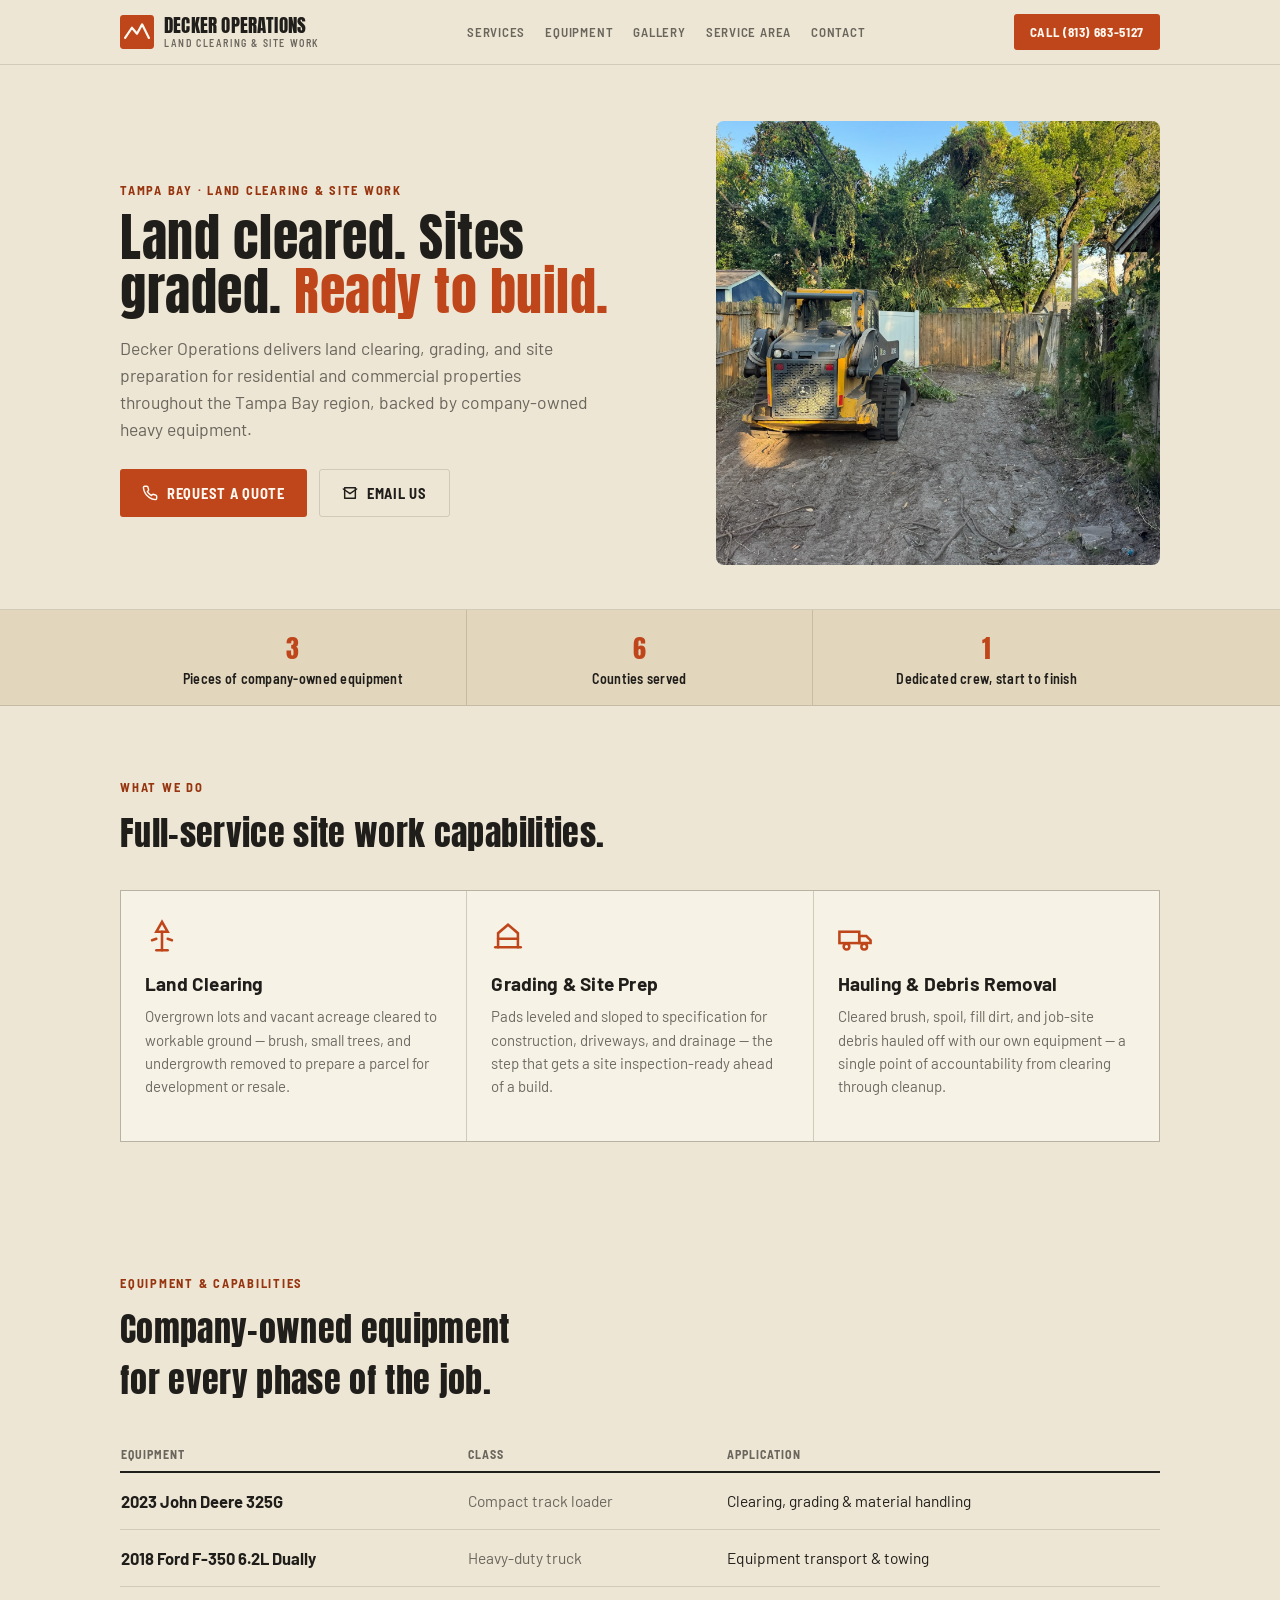
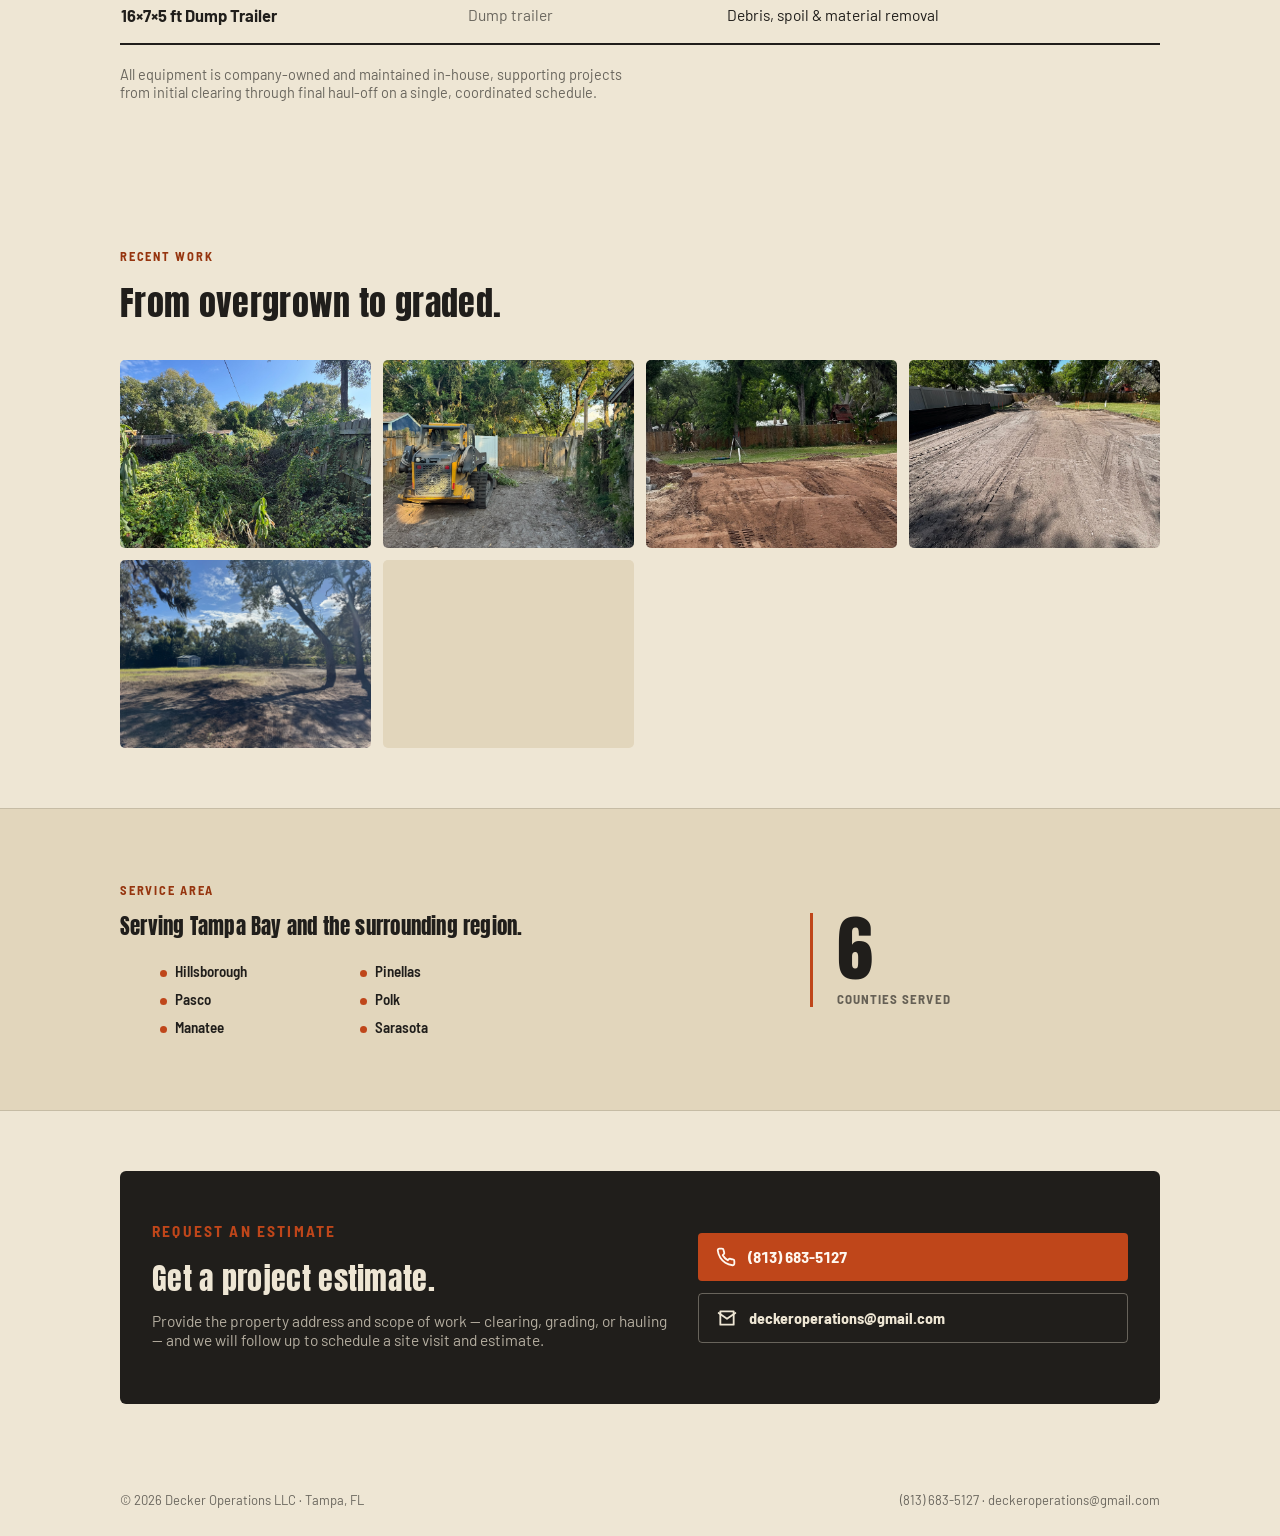
==== commit 385e931d: "Remove 'Contractor' from hero label; add SEO head tags Hero label now reads 'Land Clearing & Site Wo" ====
--- a/index.html
+++ b/index.html
@@ -1,6 +1,15 @@
 <!doctype html><html><head><meta charset=utf8><meta name=viewport content="width=device-width,initial-scale=1,viewport-fit=cover">
 <title>Decker Operations | Land Clearing &amp; Site Work | Tampa Bay, FL</title>
 <meta name="description" content="Decker Operations LLC delivers land clearing, grading, site prep, and hauling for Hillsborough, Pinellas, Pasco, Polk, Manatee, and Sarasota counties. Call (813) 683-5127.">
+<link rel="canonical" href="https://deckeroperations.com/">
+<meta property="og:type" content="website">
+<meta property="og:site_name" content="Decker Operations">
+<meta property="og:title" content="Decker Operations | Land Clearing &amp; Site Work | Tampa Bay, FL">
+<meta property="og:description" content="Land clearing, grading, site prep, and hauling across Hillsborough, Pinellas, Pasco, Polk, Manatee, and Sarasota counties.">
+<meta property="og:url" content="https://deckeroperations.com/">
+<meta property="og:image" content="https://deckeroperations.com/images/skid-steer-clearing.jpg">
+<meta name="twitter:card" content="summary_large_image">
+<script type="application/ld+json">{"@context":"https://schema.org","@type":"LocalBusiness","name":"Decker Operations","url":"https://deckeroperations.com/","telephone":"+1-813-683-5127","email":"deckeroperations@gmail.com","description":"Land clearing, grading, site prep, and hauling for residential and commercial properties across the Tampa Bay region.","image":"https://deckeroperations.com/images/skid-steer-clearing.jpg","areaServed":[{"@type":"AdministrativeArea","name":"Hillsborough County, FL"},{"@type":"AdministrativeArea","name":"Pinellas County, FL"},{"@type":"AdministrativeArea","name":"Pasco County, FL"},{"@type":"AdministrativeArea","name":"Polk County, FL"},{"@type":"AdministrativeArea","name":"Manatee County, FL"},{"@type":"AdministrativeArea","name":"Sarasota County, FL"}]}</script>
 <style>:root{color-scheme:light;box-sizing:border-box}body{margin:0;padding:0;font:14px -apple-system,BlinkMacSystemFont,sans-serif;background:#faf9f5;color:#141413}img{max-width:100%}</style>
 <style>
   @import url('https://fonts.googleapis.com/css2?family=Anton&family=Barlow:wght@400;500;600;700&family=Barlow+Semi+Condensed:wght@600;700&display=swap');
@@ -326,7 +335,7 @@
   <section class="hero">
     <div class="wrap hero-grid">
       <div>
-        <p class="eyebrow">Tampa Bay &middot; Site Work Contractor</p>
+        <p class="eyebrow">Tampa Bay &middot; Land Clearing &amp; Site Work</p>
         <h1>Land cleared. Sites graded. <em>Ready to build.</em></h1>
         <p class="lede">Decker Operations delivers land clearing, grading, and site preparation for residential and commercial properties throughout the Tampa Bay region, backed by company-owned heavy equipment.</p>
         <div class="hero-ctas">
@@ -346,7 +355,7 @@
 
   <div class="trust">
     <div class="wrap">
-      <div class="trust-item"><b>3</b>Company-owned machines</div>
+      <div class="trust-item"><b>3</b>Pieces of company-owned equipment</div>
       <div class="trust-item"><b>6</b>Counties served</div>
       <div class="trust-item"><b>1</b>Dedicated crew, start to finish</div>
     </div>
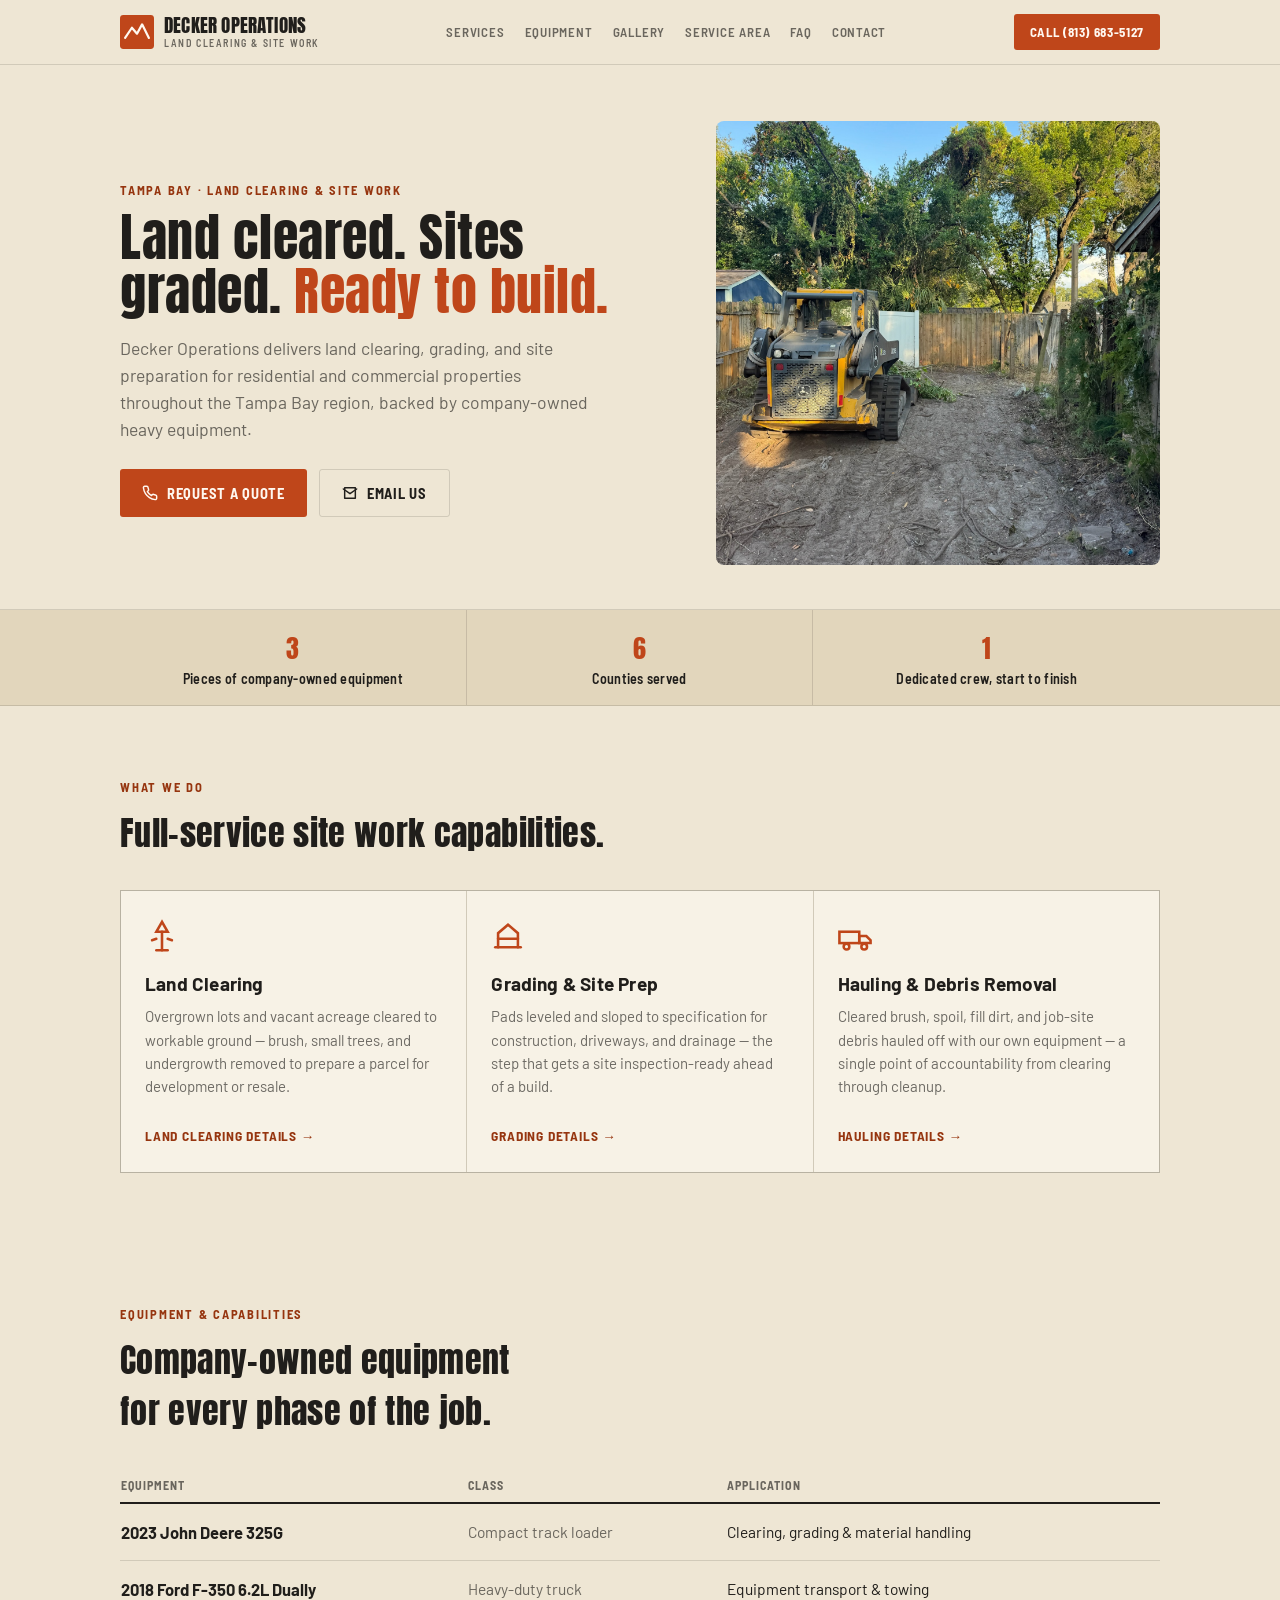
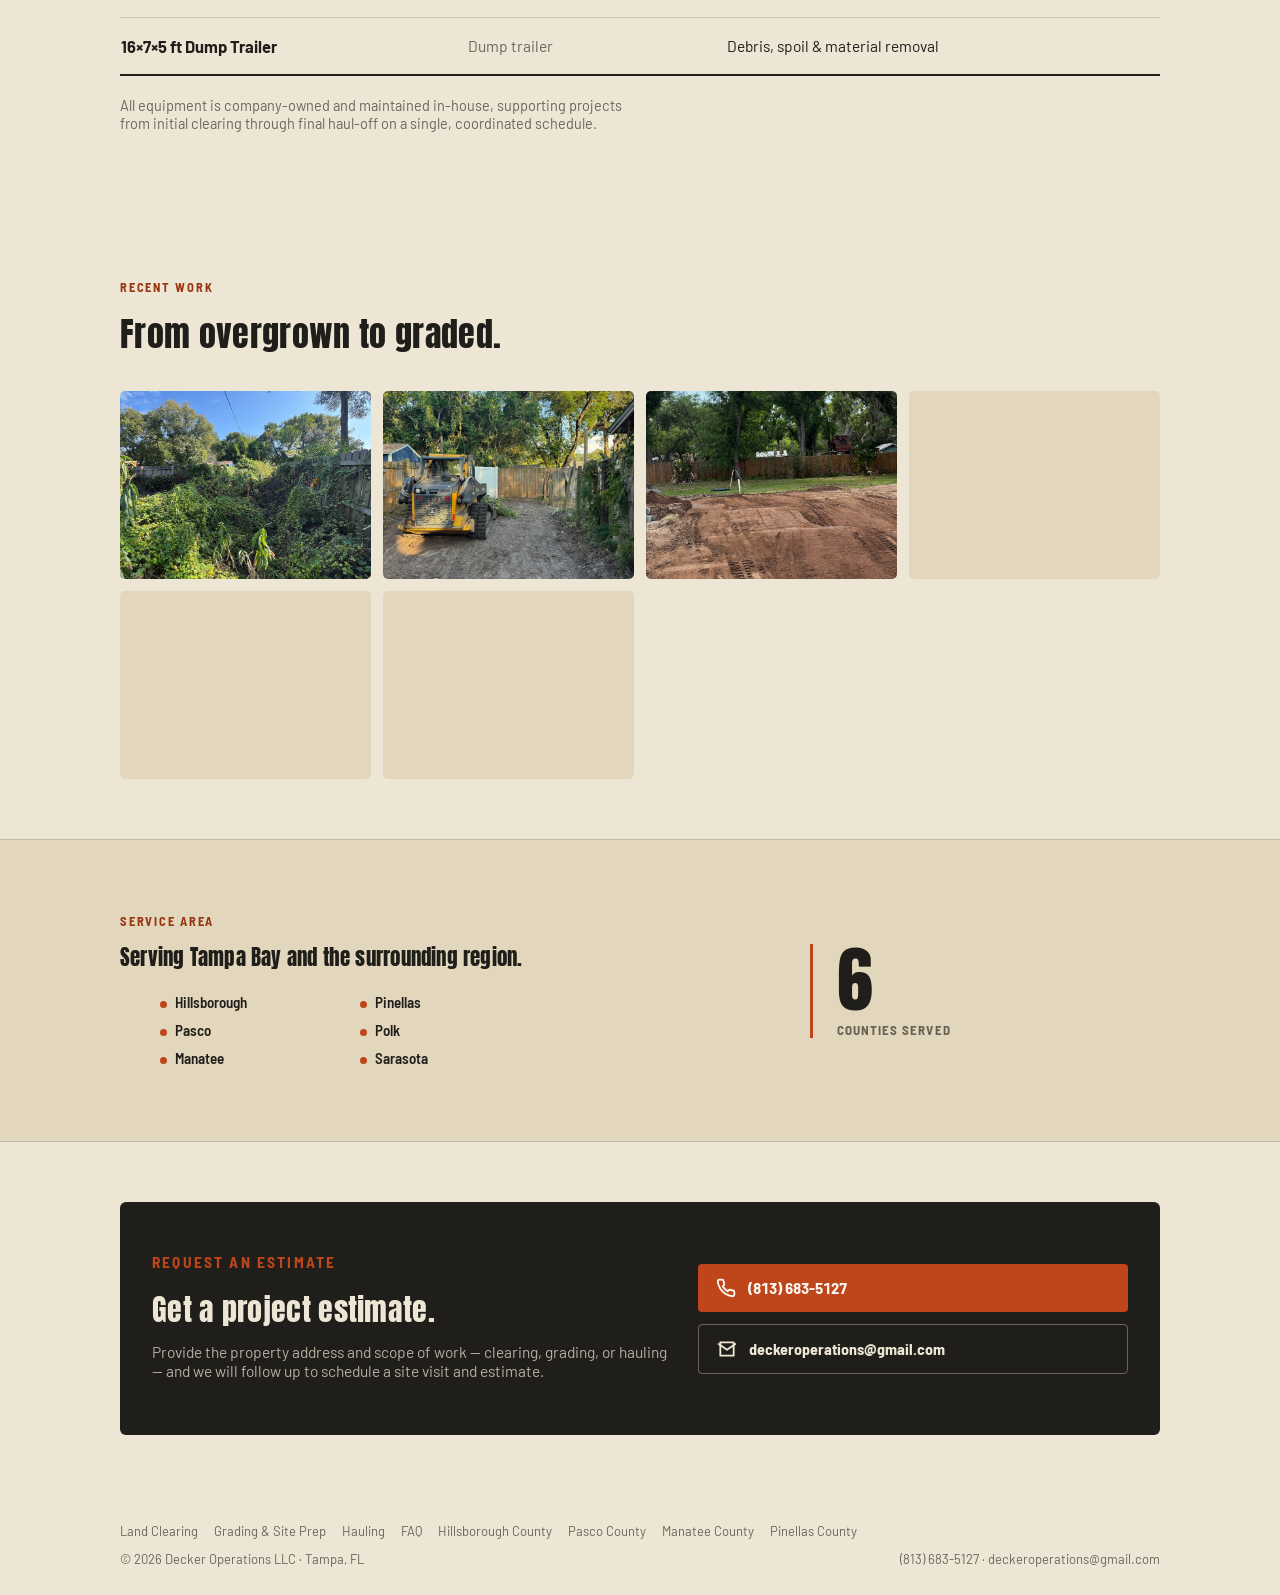
==== commit 71ca4c6e: "Add service, FAQ and county pages; link them from the homepage New pages: land clearing, grading and" ====
--- a/index.html
+++ b/index.html
@@ -7,9 +7,11 @@
 <meta property="og:title" content="Decker Operations | Land Clearing &amp; Site Work | Tampa Bay, FL">
 <meta property="og:description" content="Land clearing, grading, site prep, and hauling across Hillsborough, Pinellas, Pasco, Polk, Manatee, and Sarasota counties.">
 <meta property="og:url" content="https://deckeroperations.com/">
-<meta property="og:image" content="https://deckeroperations.com/images/skid-steer-clearing.jpg">
+<meta property="og:image" content="https://deckeroperations.com/images/og-share.jpg">
+<meta property="og:image:width" content="1200">
+<meta property="og:image:height" content="630">
 <meta name="twitter:card" content="summary_large_image">
-<script type="application/ld+json">{"@context":"https://schema.org","@type":"LocalBusiness","name":"Decker Operations","url":"https://deckeroperations.com/","telephone":"+1-813-683-5127","email":"deckeroperations@gmail.com","description":"Land clearing, grading, site prep, and hauling for residential and commercial properties across the Tampa Bay region.","image":"https://deckeroperations.com/images/skid-steer-clearing.jpg","areaServed":[{"@type":"AdministrativeArea","name":"Hillsborough County, FL"},{"@type":"AdministrativeArea","name":"Pinellas County, FL"},{"@type":"AdministrativeArea","name":"Pasco County, FL"},{"@type":"AdministrativeArea","name":"Polk County, FL"},{"@type":"AdministrativeArea","name":"Manatee County, FL"},{"@type":"AdministrativeArea","name":"Sarasota County, FL"}]}</script>
+<script type="application/ld+json">{"@context":"https://schema.org","@type":"LocalBusiness","name":"Decker Operations","url":"https://deckeroperations.com/","telephone":"+1-813-683-5127","email":"deckeroperations@gmail.com","description":"Land clearing, grading, site prep, and hauling for residential and commercial properties across the Tampa Bay region.","image":"https://deckeroperations.com/images/og-share.jpg","areaServed":[{"@type":"AdministrativeArea","name":"Hillsborough County, FL"},{"@type":"AdministrativeArea","name":"Pinellas County, FL"},{"@type":"AdministrativeArea","name":"Pasco County, FL"},{"@type":"AdministrativeArea","name":"Polk County, FL"},{"@type":"AdministrativeArea","name":"Manatee County, FL"},{"@type":"AdministrativeArea","name":"Sarasota County, FL"}]}</script>
 <style>:root{color-scheme:light;box-sizing:border-box}body{margin:0;padding:0;font:14px -apple-system,BlinkMacSystemFont,sans-serif;background:#faf9f5;color:#141413}img{max-width:100%}</style>
 <style>
   @import url('https://fonts.googleapis.com/css2?family=Anton&family=Barlow:wght@400;500;600;700&family=Barlow+Semi+Condensed:wght@600;700&display=swap');
@@ -305,6 +307,11 @@
   :root[data-theme="dark"] .contact-actions a.mail{border-color:var(--line);}
   .contact-actions svg{width:20px;height:20px;flex:0 0 auto;}
 
+  .service .more{display:inline-block;margin-top:14px;font-family:'Barlow Semi Condensed',sans-serif;font-weight:700;font-size:13.5px;letter-spacing:.06em;text-transform:uppercase;text-decoration:none;color:var(--rust-dark);}
+  .service .more:hover{text-decoration:underline;text-underline-offset:3px;}
+  .foot-links{flex-basis:100%;display:flex;flex-wrap:wrap;gap:6px 16px;padding-bottom:4px;}
+  .foot-links a{text-decoration:none;}
+  .foot-links a:hover{color:var(--rust);}
   footer{
     padding-block:28px;font-size:13px;color:var(--text-muted);
     display:flex;flex-wrap:wrap;gap:8px 18px;justify-content:space-between;
@@ -325,6 +332,7 @@
       <a href="#equipment">Equipment</a>
       <a href="#gallery">Gallery</a>
       <a href="#area">Service Area</a>
+      <a href="/faq">FAQ</a>
       <a href="#contact">Contact</a>
     </nav>
     <a class="call-btn" href="tel:+18136835127">Call (813) 683-5127</a>
@@ -372,16 +380,19 @@
           <svg viewBox="0 0 24 24" fill="none" stroke="currentColor" stroke-width="1.8" stroke-linecap="round"><path d="M12 2 8 9h8z"/><path d="M12 9v13"/><path d="M8 22h8"/><path d="M5 15l3-1"/><path d="M19 15l-3-1"/></svg>
           <h3>Land Clearing</h3>
           <p>Overgrown lots and vacant acreage cleared to workable ground &mdash; brush, small trees, and undergrowth removed to prepare a parcel for development or resale.</p>
+          <a class="more" href="/land-clearing-tampa">Land clearing details &rarr;</a>
         </div>
         <div class="service">
           <svg viewBox="0 0 24 24" fill="none" stroke="currentColor" stroke-width="1.8" stroke-linecap="round"><path d="M3 20h18"/><path d="M5 20V10l7-6 7 6v10"/><path d="M5 14h14"/></svg>
           <h3>Grading &amp; Site Prep</h3>
           <p>Pads leveled and sloped to specification for construction, driveways, and drainage &mdash; the step that gets a site inspection-ready ahead of a build.</p>
+          <a class="more" href="/lot-grading-site-prep">Grading details &rarr;</a>
         </div>
         <div class="service">
           <svg viewBox="0 0 24 24" fill="none" stroke="currentColor" stroke-width="1.8" stroke-linecap="round"><rect x="1" y="9" width="14" height="8"/><path d="M15 12h5l3 3v2h-8z"/><circle cx="6" cy="19.5" r="2"/><circle cx="18.5" cy="19.5" r="2"/></svg>
           <h3>Hauling &amp; Debris Removal</h3>
           <p>Cleared brush, spoil, fill dirt, and job-site debris hauled off with our own equipment &mdash; a single point of accountability from clearing through cleanup.</p>
+          <a class="more" href="/brush-debris-hauling">Hauling details &rarr;</a>
         </div>
       </div>
     </div>
@@ -488,6 +499,7 @@
 </div>
 
 <footer class="wrap">
+  <nav class="foot-links" aria-label="Pages"><a href="/land-clearing-tampa">Land Clearing</a><a href="/lot-grading-site-prep">Grading &amp; Site Prep</a><a href="/brush-debris-hauling">Hauling</a><a href="/faq">FAQ</a><a href="/land-clearing-hillsborough-county">Hillsborough County</a><a href="/land-clearing-pasco-county">Pasco County</a><a href="/land-clearing-manatee-county">Manatee County</a><a href="/land-clearing-pinellas-county">Pinellas County</a></nav>
   <span>&copy; <span id="yr"></span> Decker Operations LLC &middot; Tampa, FL</span>
   <span>(813) 683-5127 &middot; deckeroperations@gmail.com</span>
 </footer>
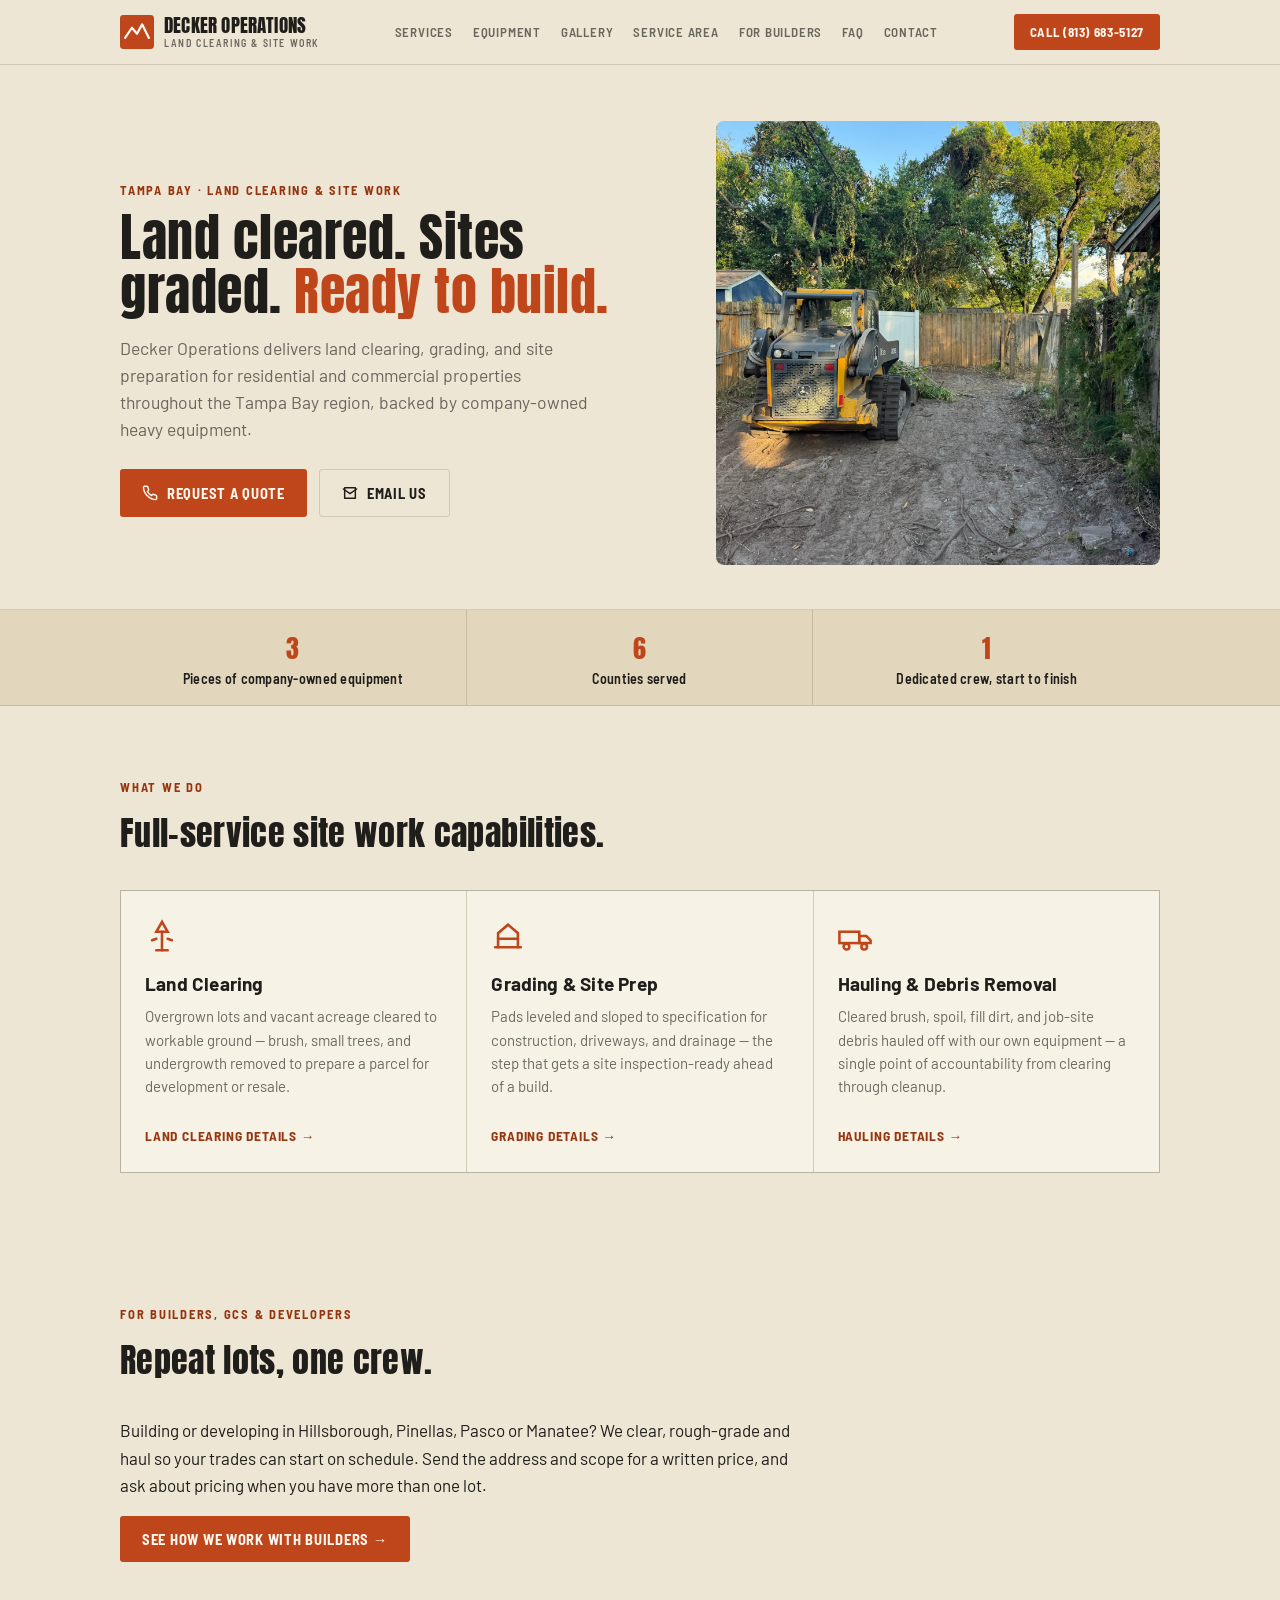
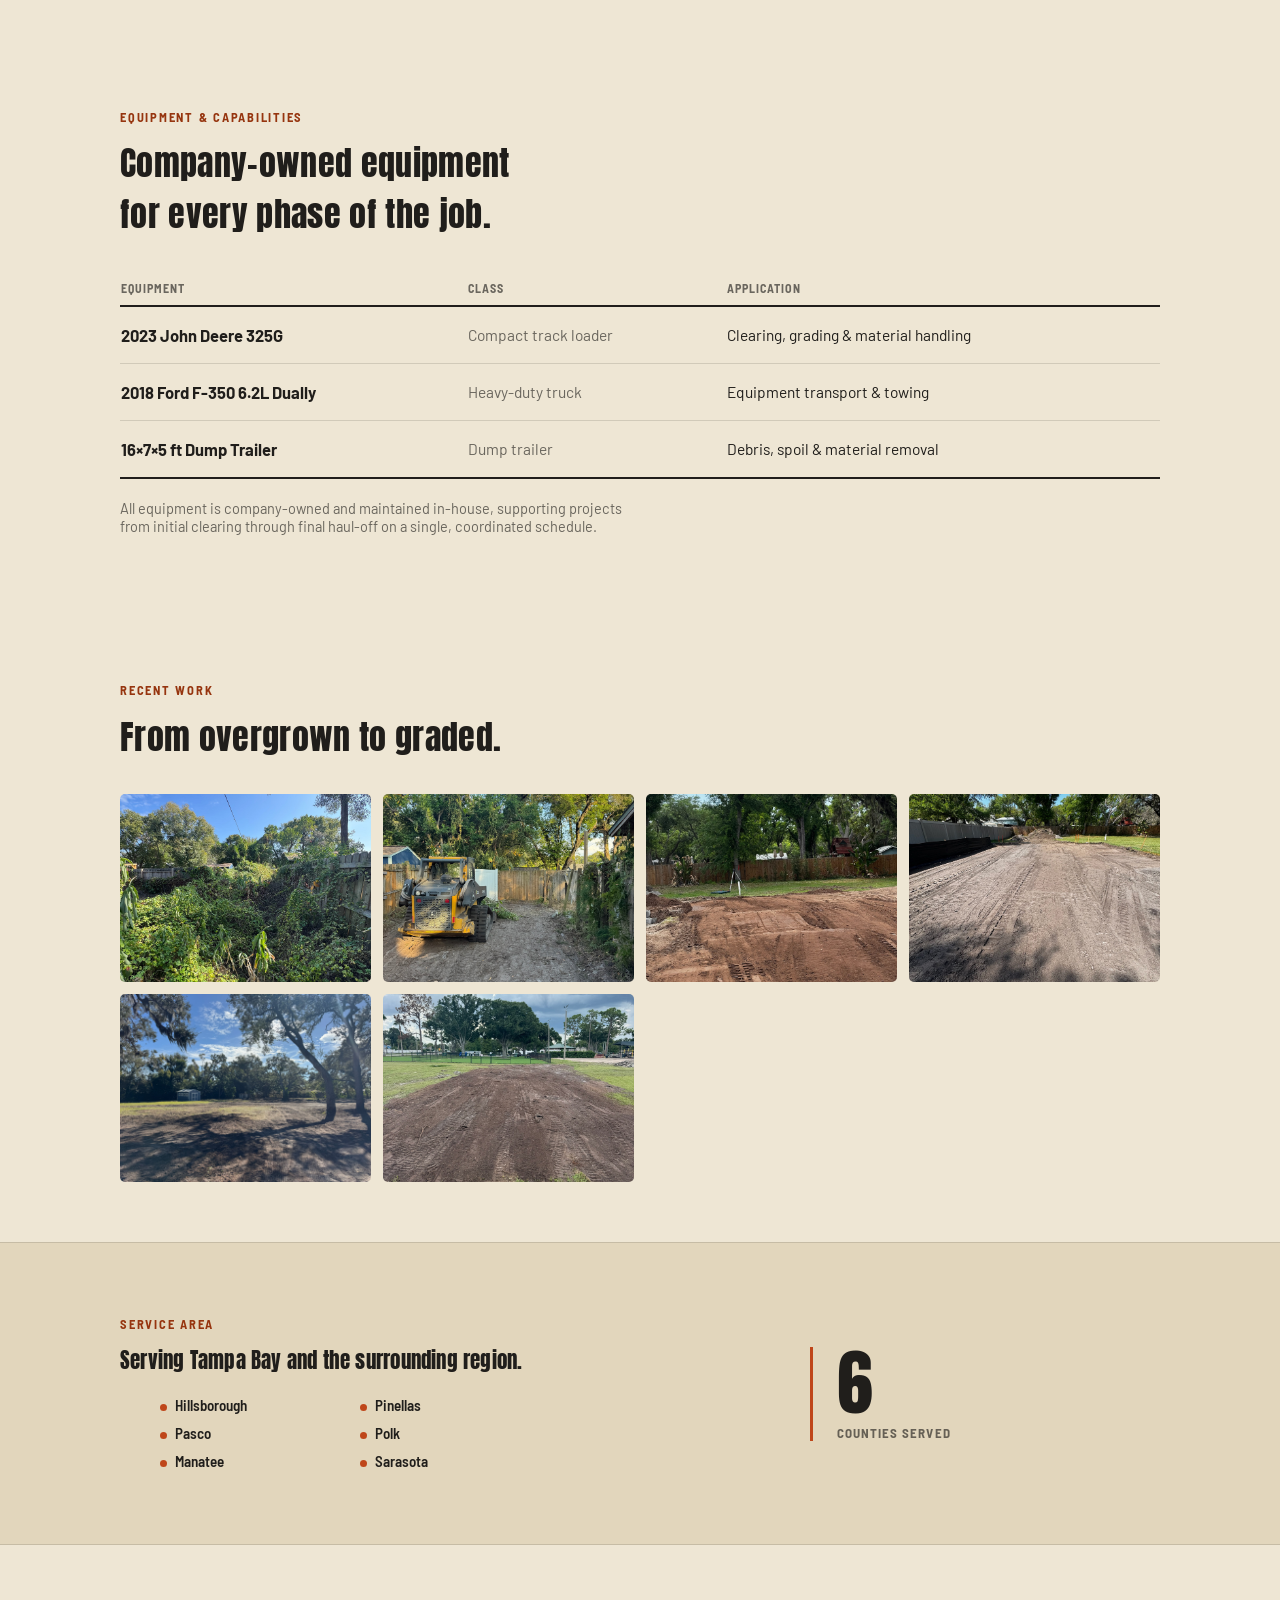
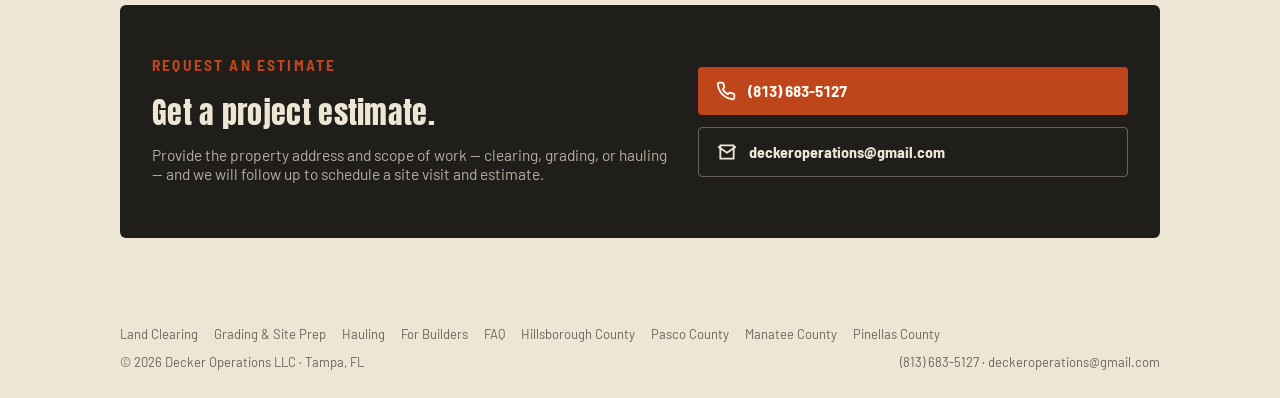
==== commit 3e98c771: "Add builders and developers page, homepage band and nav links" ====
--- a/index.html
+++ b/index.html
@@ -332,6 +332,7 @@
       <a href="#equipment">Equipment</a>
       <a href="#gallery">Gallery</a>
       <a href="#area">Service Area</a>
+      <a href="/builders-developers">For Builders</a>
       <a href="/faq">FAQ</a>
       <a href="#contact">Contact</a>
     </nav>
@@ -395,6 +396,17 @@
           <a class="more" href="/brush-debris-hauling">Hauling details &rarr;</a>
         </div>
       </div>
+    </div>
+  </section>
+
+  <section id="builders">
+    <div class="wrap">
+      <div class="section-head">
+        <p class="eyebrow">For Builders, GCs &amp; Developers</p>
+        <h2>Repeat lots, one crew.</h2>
+      </div>
+      <p style="max-width:68ch;font-size:17px;line-height:1.6">Building or developing in Hillsborough, Pinellas, Pasco or Manatee? We clear, rough-grade and haul so your trades can start on schedule. Send the address and scope for a written price, and ask about pricing when you have more than one lot.</p>
+      <p><a class="btn btn-primary" href="/builders-developers">See how we work with builders &rarr;</a></p>
     </div>
   </section>
 
@@ -499,7 +511,7 @@
 </div>
 
 <footer class="wrap">
-  <nav class="foot-links" aria-label="Pages"><a href="/land-clearing-tampa">Land Clearing</a><a href="/lot-grading-site-prep">Grading &amp; Site Prep</a><a href="/brush-debris-hauling">Hauling</a><a href="/faq">FAQ</a><a href="/land-clearing-hillsborough-county">Hillsborough County</a><a href="/land-clearing-pasco-county">Pasco County</a><a href="/land-clearing-manatee-county">Manatee County</a><a href="/land-clearing-pinellas-county">Pinellas County</a></nav>
+  <nav class="foot-links" aria-label="Pages"><a href="/land-clearing-tampa">Land Clearing</a><a href="/lot-grading-site-prep">Grading &amp; Site Prep</a><a href="/brush-debris-hauling">Hauling</a><a href="/builders-developers">For Builders</a><a href="/faq">FAQ</a><a href="/land-clearing-hillsborough-county">Hillsborough County</a><a href="/land-clearing-pasco-county">Pasco County</a><a href="/land-clearing-manatee-county">Manatee County</a><a href="/land-clearing-pinellas-county">Pinellas County</a></nav>
   <span>&copy; <span id="yr"></span> Decker Operations LLC &middot; Tampa, FL</span>
   <span>(813) 683-5127 &middot; deckeroperations@gmail.com</span>
 </footer>
